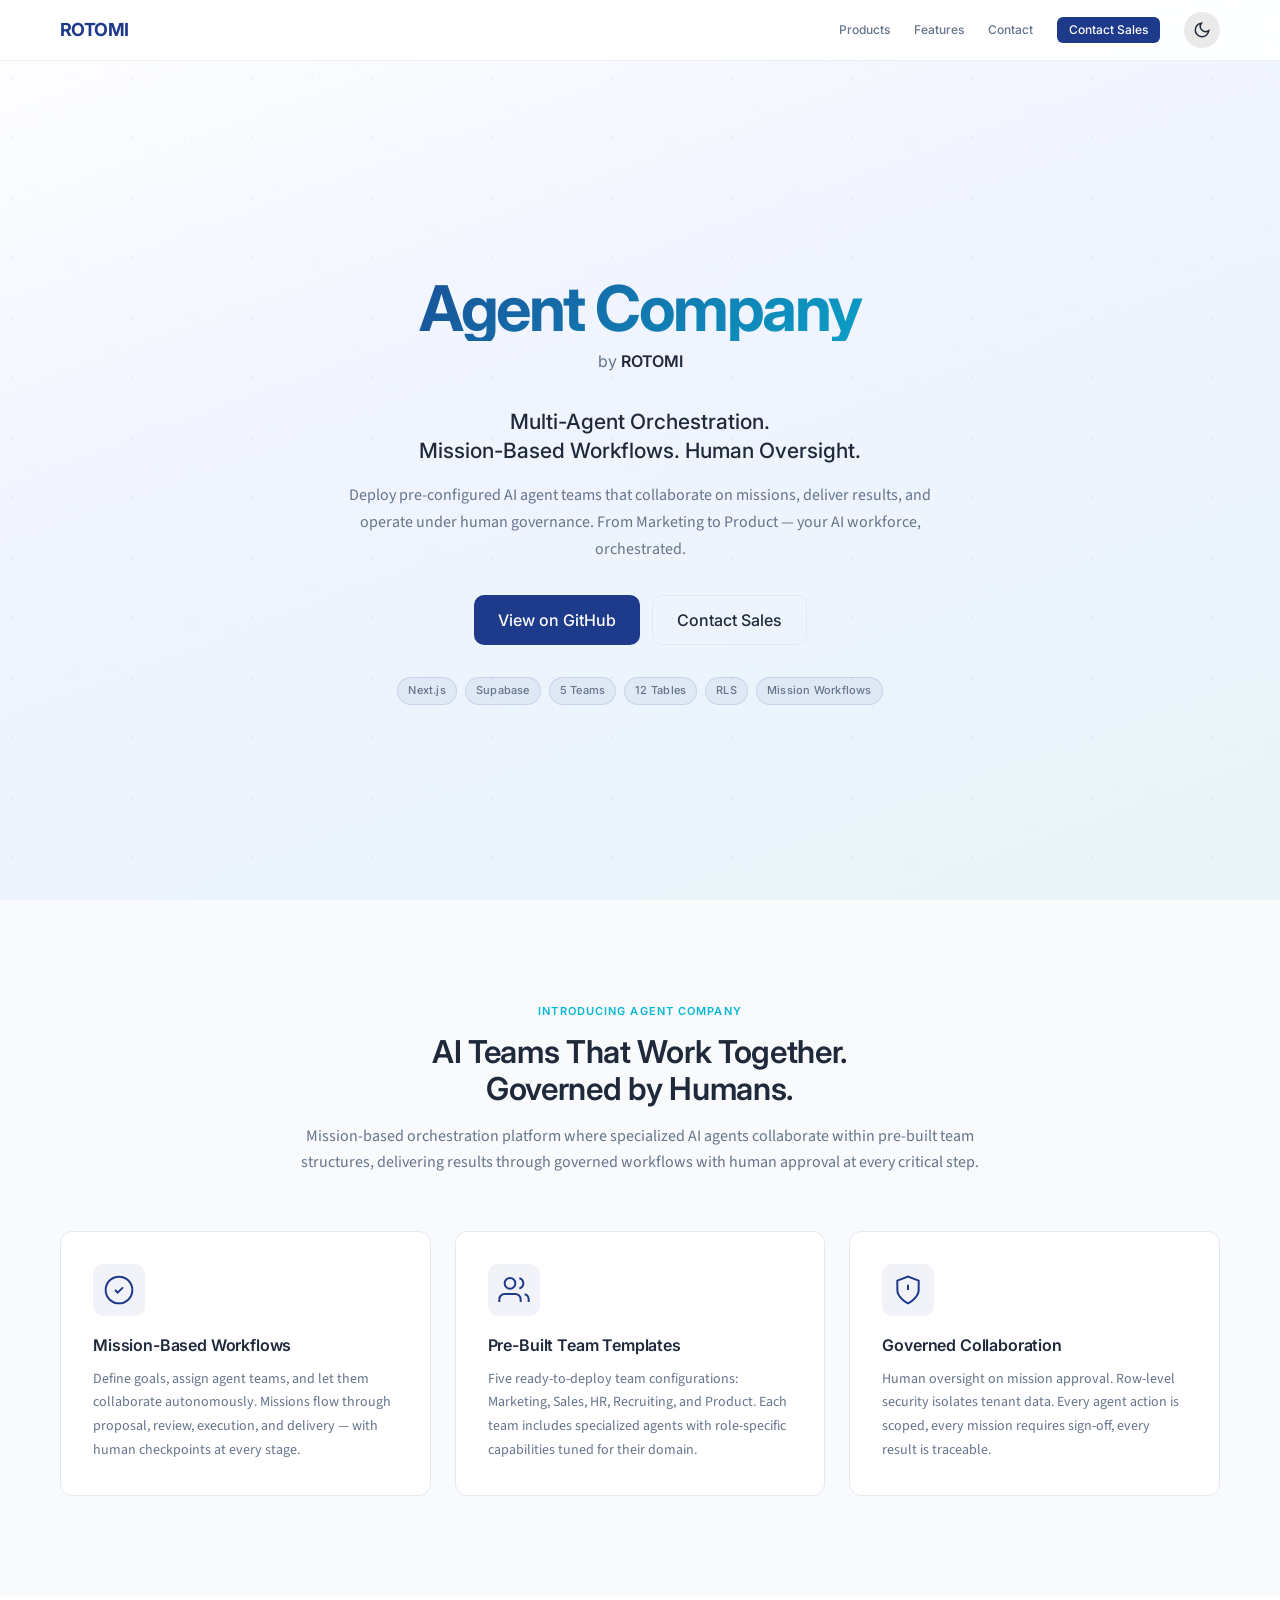
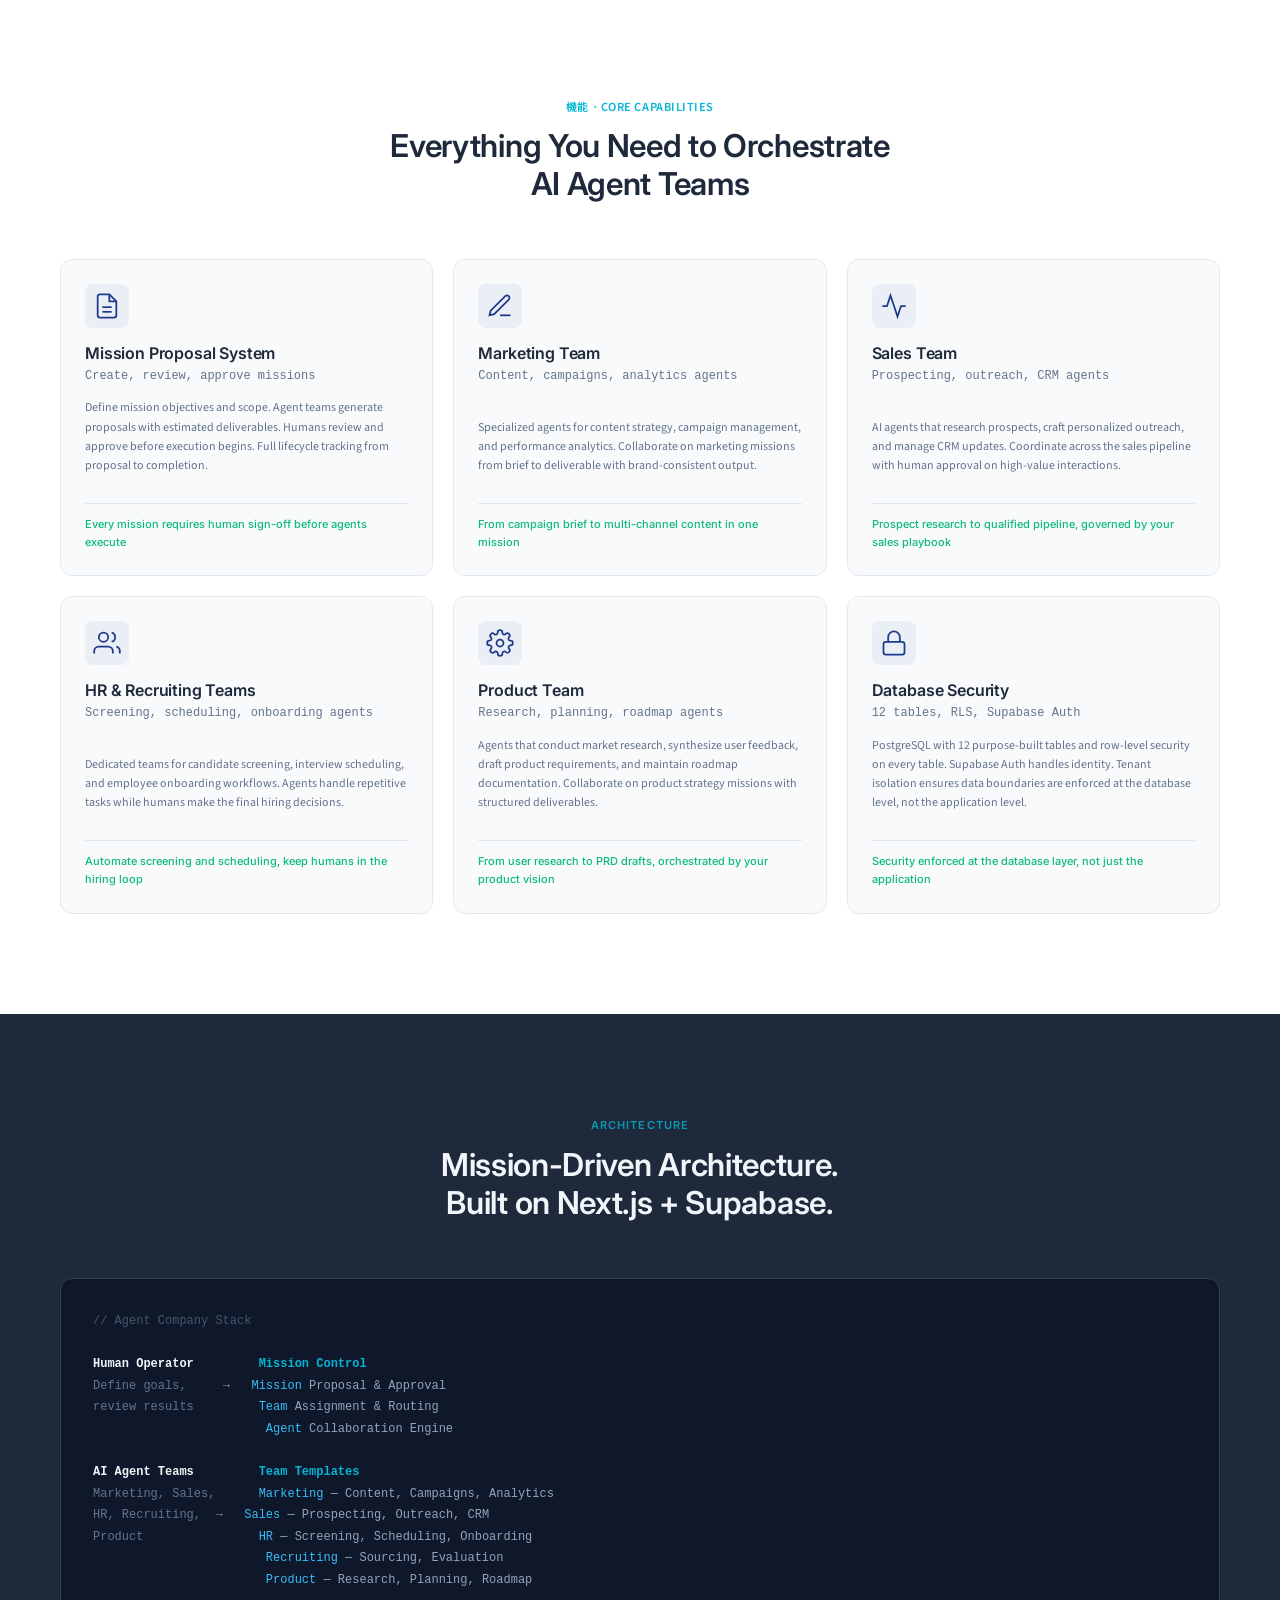
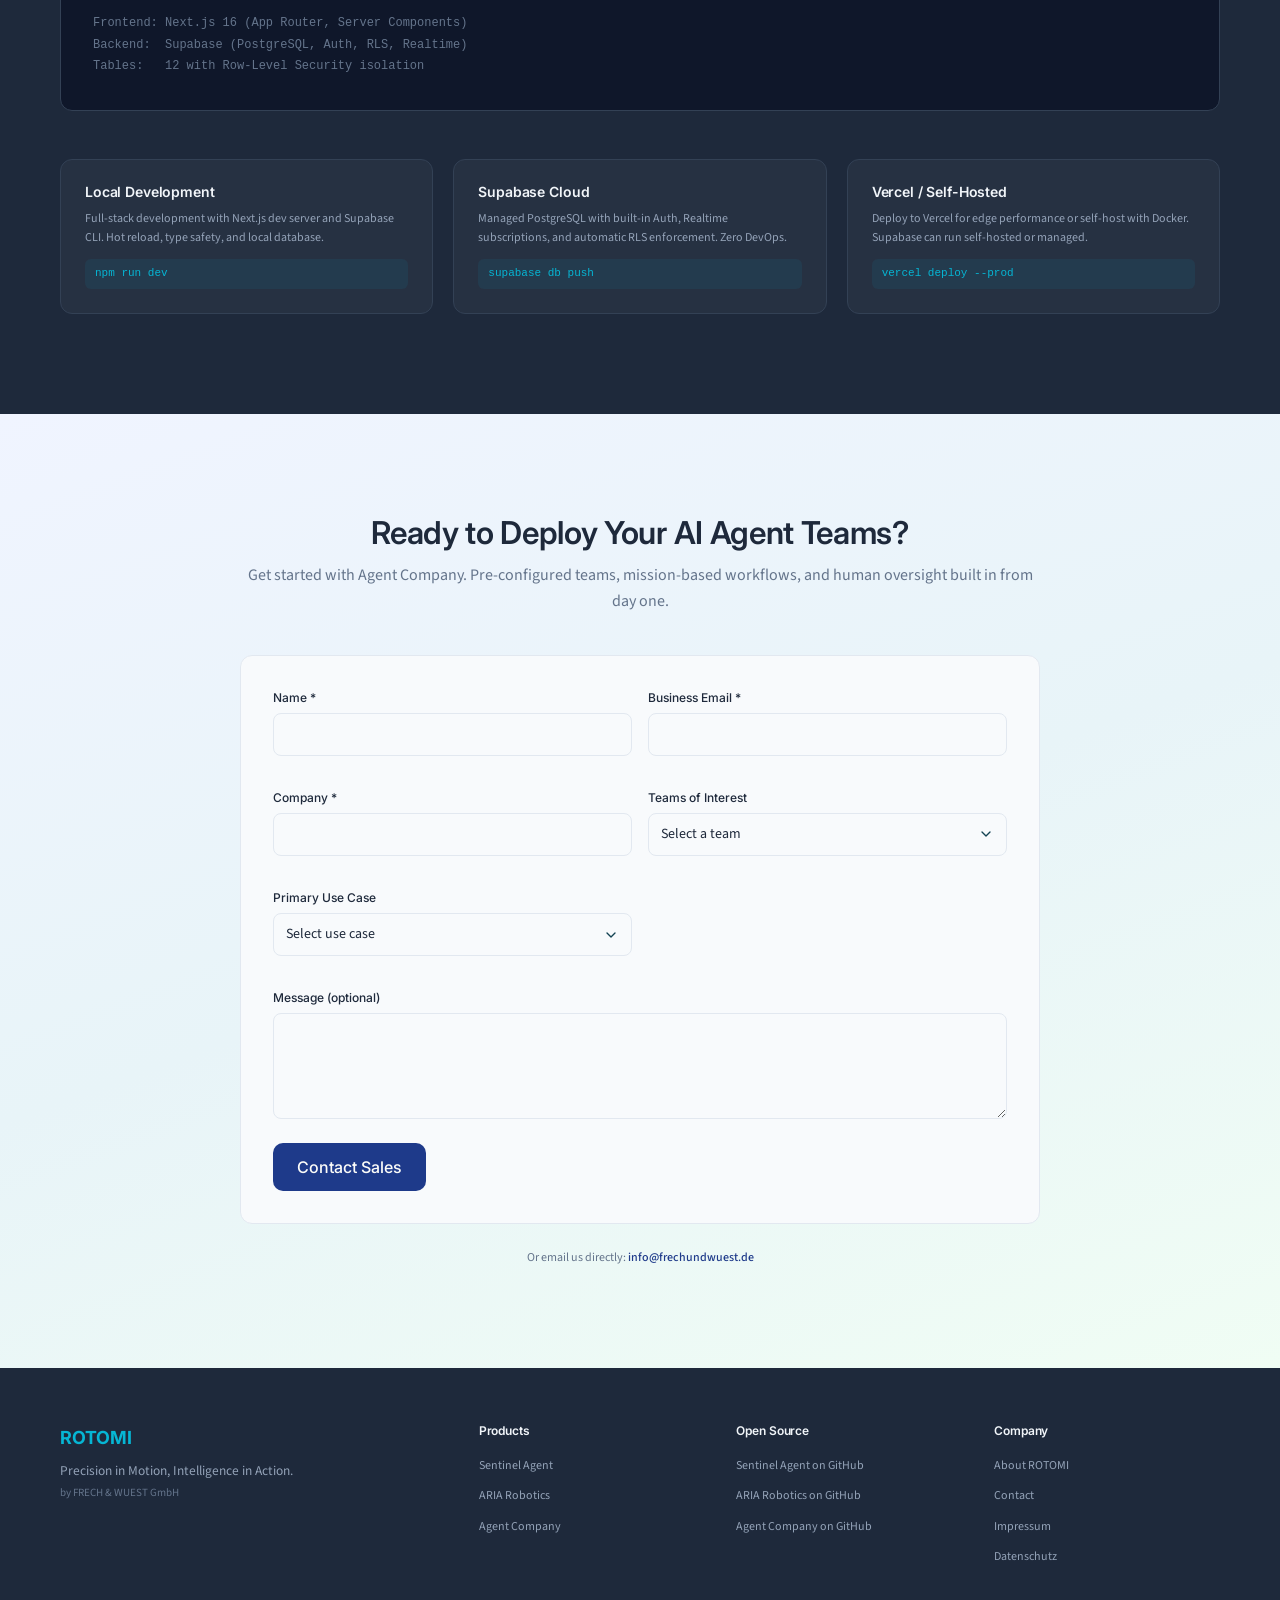
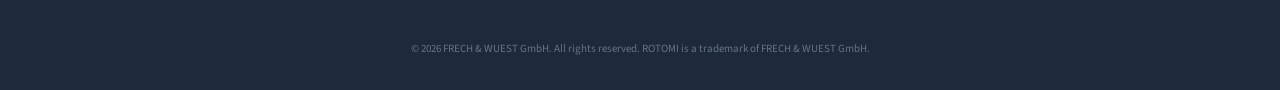
==== agent-company.html @ 601c51c9 "feat: restructure as multi-product ROTOMI brand site Replaces single-product Sentinel Agent landing " ====
<!DOCTYPE html>
<html lang="en">
<head>
    <meta charset="UTF-8">
    <meta name="viewport" content="width=device-width, initial-scale=1.0">
    <title>ROTOMI | Agent Company — Multi-Agent Orchestration Platform</title>
    <meta name="description" content="Multi-agent orchestration platform for mission-based workflow automation. Pre-configured AI team templates for Marketing, Sales, HR, Recruiting, and Product. Built by FRECH & WUEST GmbH.">
    <meta name="keywords" content="multi-agent orchestration, AI workflow automation, mission-based workflows, AI team templates, Supabase, Next.js, human oversight, agent collaboration">
    <meta property="og:title" content="ROTOMI Agent Company — Multi-Agent Orchestration Platform">
    <meta property="og:description" content="Deploy AI agent teams with mission-based workflows, pre-built team templates, and human oversight. Next.js + Supabase.">
    <meta property="og:type" content="website">
    <meta property="og:url" content="https://rotomi.de">
    <meta name="twitter:card" content="summary_large_image">
    <meta name="twitter:title" content="ROTOMI Agent Company">
    <meta name="twitter:description" content="Multi-Agent Orchestration. Mission-Based Workflows. Human Oversight.">
    <link rel="preconnect" href="https://fonts.googleapis.com">
    <link rel="preconnect" href="https://fonts.gstatic.com" crossorigin>
    <link href="https://fonts.googleapis.com/css2?family=Inter:wght@300;400;500;600;700&family=Noto+Sans+JP:wght@300;400;500;600&family=Source+Sans+Pro:wght@300;400;500;600&display=swap" rel="stylesheet">
    <link rel="stylesheet" href="style.css">
    <script type="application/ld+json">
    {
      "@context": "https://schema.org",
      "@type": "SoftwareApplication",
      "name": "Agent Company",
      "applicationCategory": "BusinessApplication",
      "operatingSystem": "Linux, Docker, Vercel",
      "creator": {
        "@type": "Organization",
        "name": "FRECH & WUEST GmbH",
        "url": "https://rotomi.de"
      },
      "description": "Multi-agent orchestration platform for mission-based workflow automation with pre-configured AI team templates and human oversight."
    }
    </script>
</head>
<body>
    <!-- Navigation -->
    <nav class="nav" role="navigation" aria-label="Main navigation">
        <div class="nav__container">
            <a href="index.html" class="nav__brand">
                <span class="nav__logo">ROTOMI</span>
            </a>
            <button class="nav__hamburger" id="navHamburger" aria-label="Toggle menu" aria-expanded="false">
                <span></span><span></span><span></span>
            </button>
            <div class="nav__menu" id="navMenu">
                <a href="index.html#products" class="nav__link">Products</a>
                <a href="#features" class="nav__link">Features</a>
                <a href="#contact" class="nav__link">Contact</a>
                <a href="#contact" class="btn btn--primary btn--sm nav__cta">Contact Sales</a>
                <button class="theme-toggle" id="themeToggle" aria-label="Toggle dark mode">
                    <svg class="theme-toggle__icon theme-toggle__icon--light" width="18" height="18" viewBox="0 0 24 24" fill="none" stroke="currentColor" stroke-width="2"><path d="M21 12.79A9 9 0 1 1 11.21 3 7 7 0 0 0 21 12.79z"/></svg>
                    <svg class="theme-toggle__icon theme-toggle__icon--dark" width="18" height="18" viewBox="0 0 24 24" fill="none" stroke="currentColor" stroke-width="2"><circle cx="12" cy="12" r="5"/><line x1="12" y1="1" x2="12" y2="3"/><line x1="12" y1="21" x2="12" y2="23"/><line x1="4.22" y1="4.22" x2="5.64" y2="5.64"/><line x1="18.36" y1="18.36" x2="19.78" y2="19.78"/><line x1="1" y1="12" x2="3" y2="12"/><line x1="21" y1="12" x2="23" y2="12"/><line x1="4.22" y1="19.78" x2="5.64" y2="18.36"/><line x1="18.36" y1="5.64" x2="19.78" y2="4.22"/></svg>
                </button>
            </div>
        </div>
    </nav>

    <!-- Hero Section -->
    <section id="hero" class="hero">
        <div class="hero__background"></div>
        <div class="container">
            <div class="hero__content">
                <div class="hero__logo">
                    <h1 class="hero__title">Agent Company</h1>
                    <div class="hero__brand">by <span class="hero__brand-name">ROTOMI</span></div>
                </div>
                <p class="hero__tagline">Multi-Agent Orchestration.<br>Mission-Based Workflows. Human Oversight.</p>
                <p class="hero__description">Deploy pre-configured AI agent teams that collaborate on missions, deliver results, and operate under human governance. From Marketing to Product &mdash; your AI workforce, orchestrated.</p>
                <div class="hero__actions">
                    <a href="https://github.com/rockywuest/agent_company" class="btn btn--primary btn--lg" target="_blank" rel="noopener">View on GitHub</a>
                    <a href="#contact" class="btn btn--outline btn--lg">Contact Sales</a>
                </div>
                <div class="hero__badges">
                    <span class="badge">Next.js</span>
                    <span class="badge">Supabase</span>
                    <span class="badge">5 Teams</span>
                    <span class="badge">12 Tables</span>
                    <span class="badge">RLS</span>
                    <span class="badge">Mission Workflows</span>
                </div>
            </div>
        </div>
    </section>

    <!-- Product Overview -->
    <section id="product" class="product">
        <div class="container">
            <div class="section__header">
                <span class="section__label">Introducing Agent Company</span>
                <h2 class="section__title">AI Teams That Work Together.<br>Governed by Humans.</h2>
                <p class="section__subtitle">Mission-based orchestration platform where specialized AI agents collaborate within pre-built team structures, delivering results through governed workflows with human approval at every critical step.</p>
            </div>
            <div class="product__grid">
                <div class="product__card">
                    <div class="product__card-icon"><svg width="32" height="32" viewBox="0 0 24 24" fill="none" stroke="currentColor" stroke-width="1.5"><circle cx="12" cy="12" r="10"/><path d="m9 12 2 2 4-4"/></svg></div>
                    <h3>Mission-Based Workflows</h3>
                    <p>Define goals, assign agent teams, and let them collaborate autonomously. Missions flow through proposal, review, execution, and delivery &mdash; with human checkpoints at every stage.</p>
                </div>
                <div class="product__card">
                    <div class="product__card-icon"><svg width="32" height="32" viewBox="0 0 24 24" fill="none" stroke="currentColor" stroke-width="1.5"><path d="M17 21v-2a4 4 0 0 0-4-4H5a4 4 0 0 0-4 4v2"/><circle cx="9" cy="7" r="4"/><path d="M23 21v-2a4 4 0 0 0-3-3.87"/><path d="M16 3.13a4 4 0 0 1 0 7.75"/></svg></div>
                    <h3>Pre-Built Team Templates</h3>
                    <p>Five ready-to-deploy team configurations: Marketing, Sales, HR, Recruiting, and Product. Each team includes specialized agents with role-specific capabilities tuned for their domain.</p>
                </div>
                <div class="product__card">
                    <div class="product__card-icon"><svg width="32" height="32" viewBox="0 0 24 24" fill="none" stroke="currentColor" stroke-width="1.5"><path d="M12 22s8-4 8-10V5l-8-3-8 3v7c0 6 8 10 8 10z"/><path d="M12 8v4"/><path d="M12 16h.01"/></svg></div>
                    <h3>Governed Collaboration</h3>
                    <p>Human oversight on mission approval. Row-level security isolates tenant data. Every agent action is scoped, every mission requires sign-off, every result is traceable.</p>
                </div>
            </div>
        </div>
    </section>

    <!-- Features Section -->
    <section id="features" class="features">
        <div class="container">
            <div class="section__header">
                <span class="section__label section__label--jp">&#27231;&#33021; &middot; Core Capabilities</span>
                <h2 class="section__title">Everything You Need to Orchestrate<br>AI Agent Teams</h2>
            </div>
            <div class="features__grid">
                <div class="feature-card"><div class="feature-card__icon"><svg width="28" height="28" viewBox="0 0 24 24" fill="none" stroke="currentColor" stroke-width="1.5"><path d="M14 2H6a2 2 0 0 0-2 2v16a2 2 0 0 0 2 2h12a2 2 0 0 0 2-2V8z"/><polyline points="14 2 14 8 20 8"/><line x1="16" y1="13" x2="8" y2="13"/><line x1="16" y1="17" x2="8" y2="17"/></svg></div><h3>Mission Proposal System</h3><p class="feature-card__subtitle">Create, review, approve missions</p><p>Define mission objectives and scope. Agent teams generate proposals with estimated deliverables. Humans review and approve before execution begins. Full lifecycle tracking from proposal to completion.</p><span class="feature-card__benefit">Every mission requires human sign-off before agents execute</span></div>
                <div class="feature-card"><div class="feature-card__icon"><svg width="28" height="28" viewBox="0 0 24 24" fill="none" stroke="currentColor" stroke-width="1.5"><path d="M12 20h9"/><path d="M16.5 3.5a2.121 2.121 0 0 1 3 3L7 19l-4 1 1-4L16.5 3.5z"/></svg></div><h3>Marketing Team</h3><p class="feature-card__subtitle">Content, campaigns, analytics agents</p><p>Specialized agents for content strategy, campaign management, and performance analytics. Collaborate on marketing missions from brief to deliverable with brand-consistent output.</p><span class="feature-card__benefit">From campaign brief to multi-channel content in one mission</span></div>
                <div class="feature-card"><div class="feature-card__icon"><svg width="28" height="28" viewBox="0 0 24 24" fill="none" stroke="currentColor" stroke-width="1.5"><path d="M22 12h-4l-3 9L9 3l-3 9H2"/></svg></div><h3>Sales Team</h3><p class="feature-card__subtitle">Prospecting, outreach, CRM agents</p><p>AI agents that research prospects, craft personalized outreach, and manage CRM updates. Coordinate across the sales pipeline with human approval on high-value interactions.</p><span class="feature-card__benefit">Prospect research to qualified pipeline, governed by your sales playbook</span></div>
                <div class="feature-card"><div class="feature-card__icon"><svg width="28" height="28" viewBox="0 0 24 24" fill="none" stroke="currentColor" stroke-width="1.5"><path d="M17 21v-2a4 4 0 0 0-4-4H5a4 4 0 0 0-4 4v2"/><circle cx="9" cy="7" r="4"/><path d="M23 21v-2a4 4 0 0 0-3-3.87"/><path d="M16 3.13a4 4 0 0 1 0 7.75"/></svg></div><h3>HR &amp; Recruiting Teams</h3><p class="feature-card__subtitle">Screening, scheduling, onboarding agents</p><p>Dedicated teams for candidate screening, interview scheduling, and employee onboarding workflows. Agents handle repetitive tasks while humans make the final hiring decisions.</p><span class="feature-card__benefit">Automate screening and scheduling, keep humans in the hiring loop</span></div>
                <div class="feature-card"><div class="feature-card__icon"><svg width="28" height="28" viewBox="0 0 24 24" fill="none" stroke="currentColor" stroke-width="1.5"><circle cx="12" cy="12" r="3"/><path d="M19.4 15a1.65 1.65 0 0 0 .33 1.82l.06.06a2 2 0 0 1-2.83 2.83l-.06-.06a1.65 1.65 0 0 0-1.82-.33 1.65 1.65 0 0 0-1 1.51V21a2 2 0 0 1-4 0v-.09A1.65 1.65 0 0 0 9 19.4a1.65 1.65 0 0 0-1.82.33l-.06.06a2 2 0 0 1-2.83-2.83l.06-.06A1.65 1.65 0 0 0 4.68 15a1.65 1.65 0 0 0-1.51-1H3a2 2 0 0 1 0-4h.09A1.65 1.65 0 0 0 4.6 9a1.65 1.65 0 0 0-.33-1.82l-.06-.06a2 2 0 0 1 2.83-2.83l.06.06A1.65 1.65 0 0 0 9 4.68a1.65 1.65 0 0 0 1-1.51V3a2 2 0 0 1 4 0v.09a1.65 1.65 0 0 0 1 1.51 1.65 1.65 0 0 0 1.82-.33l.06-.06a2 2 0 0 1 2.83 2.83l-.06.06a1.65 1.65 0 0 0-.33 1.82V9c.26.604.852.997 1.51 1H21a2 2 0 0 1 0 4h-.09c-.658.003-1.25.396-1.51 1z"/></svg></div><h3>Product Team</h3><p class="feature-card__subtitle">Research, planning, roadmap agents</p><p>Agents that conduct market research, synthesize user feedback, draft product requirements, and maintain roadmap documentation. Collaborate on product strategy missions with structured deliverables.</p><span class="feature-card__benefit">From user research to PRD drafts, orchestrated by your product vision</span></div>
                <div class="feature-card"><div class="feature-card__icon"><svg width="28" height="28" viewBox="0 0 24 24" fill="none" stroke="currentColor" stroke-width="1.5"><rect x="3" y="11" width="18" height="11" rx="2"/><path d="M7 11V7a5 5 0 0 1 10 0v4"/></svg></div><h3>Database Security</h3><p class="feature-card__subtitle">12 tables, RLS, Supabase Auth</p><p>PostgreSQL with 12 purpose-built tables and row-level security on every table. Supabase Auth handles identity. Tenant isolation ensures data boundaries are enforced at the database level, not the application level.</p><span class="feature-card__benefit">Security enforced at the database layer, not just the application</span></div>
            </div>
        </div>
    </section>

    <!-- Architecture Section -->
    <section id="architecture" class="architecture">
        <div class="container">
            <div class="section__header section__header--light">
                <span class="section__label section__label--light">Architecture</span>
                <h2 class="section__title section__title--light">Mission-Driven Architecture.<br>Built on Next.js + Supabase.</h2>
            </div>
            <div class="architecture__diagram">
<pre class="architecture__code"><span class="arch-comment">// Agent Company Stack</span>

<span class="arch-agent">Human Operator</span>         <span class="arch-highlight">Mission Control</span>
<span class="arch-muted">Define goals,</span>     &rarr;   <span class="arch-keyword">Mission</span> Proposal &amp; Approval
<span class="arch-muted">review results</span>         <span class="arch-keyword">Team</span> Assignment &amp; Routing
                        <span class="arch-keyword">Agent</span> Collaboration Engine

<span class="arch-agent">AI Agent Teams</span>         <span class="arch-highlight">Team Templates</span>
<span class="arch-muted">Marketing, Sales,</span>      <span class="arch-keyword">Marketing</span> &mdash; Content, Campaigns, Analytics
<span class="arch-muted">HR, Recruiting,</span>  &rarr;   <span class="arch-keyword">Sales</span> &mdash; Prospecting, Outreach, CRM
<span class="arch-muted">Product</span>                <span class="arch-keyword">HR</span> &mdash; Screening, Scheduling, Onboarding
                        <span class="arch-keyword">Recruiting</span> &mdash; Sourcing, Evaluation
                        <span class="arch-keyword">Product</span> &mdash; Research, Planning, Roadmap

<span class="arch-muted">Frontend: Next.js 16 (App Router, Server Components)</span>
<span class="arch-muted">Backend:  Supabase (PostgreSQL, Auth, RLS, Realtime)</span>
<span class="arch-muted">Tables:   12 with Row-Level Security isolation</span></pre>
            </div>
            <div class="architecture__deploy">
                <div class="deploy-card"><h4>Local Development</h4><p>Full-stack development with Next.js dev server and Supabase CLI. Hot reload, type safety, and local database.</p><code>npm run dev</code></div>
                <div class="deploy-card"><h4>Supabase Cloud</h4><p>Managed PostgreSQL with built-in Auth, Realtime subscriptions, and automatic RLS enforcement. Zero DevOps.</p><code>supabase db push</code></div>
                <div class="deploy-card"><h4>Vercel / Self-Hosted</h4><p>Deploy to Vercel for edge performance or self-host with Docker. Supabase can run self-hosted or managed.</p><code>vercel deploy --prod</code></div>
            </div>
        </div>
    </section>

    <!-- CTA Section -->
    <section id="contact" class="cta-section">
        <div class="container">
            <div class="cta__content">
                <h2 class="cta__title">Ready to Deploy Your AI Agent Teams?</h2>
                <p class="cta__subtitle">Get started with Agent Company. Pre-configured teams, mission-based workflows, and human oversight built in from day one.</p>
                <form class="cta__form" id="contactForm" action="send-mail.php" method="POST">
                    <input type="text" name="website" style="display:none" tabindex="-1" autocomplete="off">
                    <input type="hidden" name="product" value="agent-company">
                    <div class="cta__form-grid">
                        <div class="form-group"><label for="name" class="form-label">Name *</label><input type="text" id="name" name="name" class="form-control" required></div>
                        <div class="form-group"><label for="email" class="form-label">Business Email *</label><input type="email" id="email" name="email" class="form-control" required></div>
                        <div class="form-group"><label for="company" class="form-label">Company *</label><input type="text" id="company" name="company" class="form-control" required></div>
                        <div class="form-group"><label for="teams" class="form-label">Teams of Interest</label><select id="teams" name="teams" class="form-control"><option value="">Select a team</option><option value="marketing">Marketing Team</option><option value="sales">Sales Team</option><option value="hr">HR Team</option><option value="recruiting">Recruiting Team</option><option value="product">Product Team</option><option value="all">All Teams</option></select></div>
                        <div class="form-group"><label for="usecase" class="form-label">Primary Use Case</label><select id="usecase" name="usecase" class="form-control"><option value="">Select use case</option><option value="content-automation">Content Automation</option><option value="sales-pipeline">Sales Pipeline</option><option value="talent-acquisition">Talent Acquisition</option><option value="product-research">Product Research</option><option value="workflow-automation">General Workflow Automation</option><option value="other">Other</option></select></div>
                        <div class="form-group form-group--full"><label for="message" class="form-label">Message (optional)</label><textarea id="message" name="message" class="form-control" rows="4"></textarea></div>
                    </div>
                    <button type="submit" class="btn btn--primary btn--lg">Contact Sales</button>
                </form>
                <p class="cta__email">Or email us directly: <a href="mailto:info@frechundwuest.de">info@frechundwuest.de</a></p>
            </div>
        </div>
    </section>

    <!-- Footer -->
    <footer class="footer">
        <div class="container">
            <div class="footer__content">
                <div class="footer__brand">
                    <div class="footer__logo">ROTOMI</div>
                    <p class="footer__tagline">Precision in Motion, Intelligence in Action.</p>
                    <p class="footer__company">by FRECH & WUEST GmbH</p>
                </div>
                <div class="footer__links">
                    <div class="footer__section"><h4>Products</h4><ul><li><a href="sentinel-agent.html">Sentinel Agent</a></li><li><a href="aria-robotics.html">ARIA Robotics</a></li><li><a href="agent-company.html">Agent Company</a></li></ul></div>
                    <div class="footer__section"><h4>Open Source</h4><ul><li><a href="https://github.com/rockywuest/sentinel_agent" target="_blank" rel="noopener">Sentinel Agent on GitHub</a></li><li><a href="https://github.com/rockywuest/aria-robotics" target="_blank" rel="noopener">ARIA Robotics on GitHub</a></li><li><a href="https://github.com/rockywuest/agent_company" target="_blank" rel="noopener">Agent Company on GitHub</a></li></ul></div>
                    <div class="footer__section"><h4>Company</h4><ul><li><a href="index.html#about">About ROTOMI</a></li><li><a href="index.html#contact">Contact</a></li><li><a href="impressum.html">Impressum</a></li><li><a href="datenschutz.html">Datenschutz</a></li></ul></div>
                </div>
            </div>
            <div class="footer__bottom"><p>&copy; 2026 FRECH & WUEST GmbH. All rights reserved. ROTOMI is a trademark of FRECH & WUEST GmbH.</p></div>
        </div>
    </footer>

    <script src="app.js"></script>
</body>
</html>
---- style.css ----
:root {
  /* Colors */
  --color-background: rgba(252, 252, 249, 1);
  --color-surface: rgba(255, 255, 253, 1);
  --color-text: rgba(19, 52, 59, 1);
  --color-text-secondary: rgba(98, 108, 113, 1);
  --color-primary: rgba(33, 128, 141, 1);
  --color-primary-hover: rgba(29, 116, 128, 1);
  --color-primary-active: rgba(26, 104, 115, 1);
  --color-secondary: rgba(94, 82, 64, 0.12);
  --color-secondary-hover: rgba(94, 82, 64, 0.2);
  --color-secondary-active: rgba(94, 82, 64, 0.25);
  --color-border: rgba(94, 82, 64, 0.2);
  --color-btn-primary-text: rgba(252, 252, 249, 1);
  --color-card-border: rgba(94, 82, 64, 0.12);
  --color-card-border-inner: rgba(94, 82, 64, 0.12);
  --color-error: rgba(192, 21, 47, 1);
  --color-success: rgba(33, 128, 141, 1);
  --color-warning: rgba(168, 75, 47, 1);
  --color-info: rgba(98, 108, 113, 1);
  --color-focus-ring: rgba(33, 128, 141, 0.4);
  --color-select-caret: rgba(19, 52, 59, 0.8);

  /* Common style patterns */
  --focus-ring: 0 0 0 3px var(--color-focus-ring);
  --focus-outline: 2px solid var(--color-primary);
  --status-bg-opacity: 0.15;
  --status-border-opacity: 0.25;
  --select-caret-light: url("data:image/svg+xml,%3Csvg xmlns='http://www.w3.org/2000/svg' width='16' height='16' viewBox='0 0 24 24' fill='none' stroke='%23134252' stroke-width='2' stroke-linecap='round' stroke-linejoin='round'%3E%3Cpolyline points='6 9 12 15 18 9'%3E%3C/polyline%3E%3C/svg%3E");
  --select-caret-dark: url("data:image/svg+xml,%3Csvg xmlns='http://www.w3.org/2000/svg' width='16' height='16' viewBox='0 0 24 24' fill='none' stroke='%23f5f5f5' stroke-width='2' stroke-linecap='round' stroke-linejoin='round'%3E%3Cpolyline points='6 9 12 15 18 9'%3E%3C/polyline%3E%3C/svg%3E");

  /* RGB versions for opacity control */
  --color-success-rgb: 33, 128, 141;
  --color-error-rgb: 192, 21, 47;
  --color-warning-rgb: 168, 75, 47;
  --color-info-rgb: 98, 108, 113;

  /* Typography */
  --font-family-base: "FKGroteskNeue", "Geist", "Inter", -apple-system,
    BlinkMacSystemFont, "Segoe UI", Roboto, sans-serif;
  --font-family-mono: "Berkeley Mono", ui-monospace, SFMono-Regular, Menlo,
    Monaco, Consolas, monospace;
  --font-size-xs: 11px;
  --font-size-sm: 12px;
  --font-size-base: 14px;
  --font-size-md: 14px;
  --font-size-lg: 16px;
  --font-size-xl: 18px;
  --font-size-2xl: 20px;
  --font-size-3xl: 24px;
  --font-size-4xl: 30px;
  --font-weight-normal: 400;
  --font-weight-medium: 500;
  --font-weight-semibold: 550;
  --font-weight-bold: 600;
  --line-height-tight: 1.2;
  --line-height-normal: 1.5;
  --letter-spacing-tight: -0.01em;

  /* Spacing */
  --space-0: 0;
  --space-1: 1px;
  --space-2: 2px;
  --space-4: 4px;
  --space-6: 6px;
  --space-8: 8px;
  --space-10: 10px;
  --space-12: 12px;
  --space-16: 16px;
  --space-20: 20px;
  --space-24: 24px;
  --space-32: 32px;

  /* Border Radius */
  --radius-sm: 6px;
  --radius-base: 8px;
  --radius-md: 10px;
  --radius-lg: 12px;
  --radius-full: 9999px;

  /* Shadows */
  --shadow-xs: 0 1px 2px rgba(0, 0, 0, 0.02);
  --shadow-sm: 0 1px 3px rgba(0, 0, 0, 0.04), 0 1px 2px rgba(0, 0, 0, 0.02);
  --shadow-md: 0 4px 6px -1px rgba(0, 0, 0, 0.04),
    0 2px 4px -1px rgba(0, 0, 0, 0.02);
  --shadow-lg: 0 10px 15px -3px rgba(0, 0, 0, 0.04),
    0 4px 6px -2px rgba(0, 0, 0, 0.02);
  --shadow-inset-sm: inset 0 1px 0 rgba(255, 255, 255, 0.15),
    inset 0 -1px 0 rgba(0, 0, 0, 0.03);

  /* Animation */
  --duration-fast: 150ms;
  --duration-normal: 250ms;
  --ease-standard: cubic-bezier(0.16, 1, 0.3, 1);

  /* Layout */
  --container-sm: 640px;
  --container-md: 768px;
  --container-lg: 1024px;
  --container-xl: 1280px;
}

/* Dark mode colors (prefers-color-scheme) */
@media (prefers-color-scheme: dark) {
  :root:not([data-theme="light"]) {
    --color-background: rgba(31, 33, 33, 1);
    --color-surface: rgba(38, 40, 40, 1);
    --color-text: rgba(245, 245, 245, 1);
    --color-text-secondary: rgba(167, 169, 169, 0.7);
    --color-primary: rgba(50, 184, 198, 1);
    --color-primary-hover: rgba(45, 166, 178, 1);
    --color-primary-active: rgba(41, 150, 161, 1);
    --color-secondary: rgba(119, 124, 124, 0.15);
    --color-secondary-hover: rgba(119, 124, 124, 0.25);
    --color-secondary-active: rgba(119, 124, 124, 0.3);
    --color-border: rgba(119, 124, 124, 0.3);
    --color-error: rgba(255, 84, 89, 1);
    --color-success: rgba(50, 184, 198, 1);
    --color-warning: rgba(230, 129, 97, 1);
    --color-info: rgba(167, 169, 169, 1);
    --color-focus-ring: rgba(50, 184, 198, 0.4);
    --color-btn-primary-text: rgba(19, 52, 59, 1);
    --color-card-border: rgba(119, 124, 124, 0.2);
    --color-card-border-inner: rgba(119, 124, 124, 0.15);
    --color-select-caret: rgba(245, 245, 245, 0.8);
  }
}

/* Base styles */
html {
  font-size: var(--font-size-base);
  font-family: var(--font-family-base);
  line-height: var(--line-height-normal);
  color: var(--color-text);
  background-color: var(--color-background);
  -webkit-font-smoothing: antialiased;
  box-sizing: border-box;
}

body {
  margin: 0;
  padding: 0;
}

*,
*::before,
*::after {
  box-sizing: inherit;
}

/* Typography */
h1, h2, h3, h4, h5, h6 {
  margin: 0;
  font-weight: var(--font-weight-semibold);
  line-height: var(--line-height-tight);
  color: var(--color-text);
  letter-spacing: var(--letter-spacing-tight);
}

h1 { font-size: var(--font-size-4xl); }
h2 { font-size: var(--font-size-3xl); }
h3 { font-size: var(--font-size-2xl); }
h4 { font-size: var(--font-size-xl); }
h5 { font-size: var(--font-size-lg); }
h6 { font-size: var(--font-size-md); }

p {
  margin: 0 0 var(--space-16) 0;
}

a {
  color: var(--color-primary);
  text-decoration: none;
  transition: color var(--duration-fast) var(--ease-standard);
}

a:hover {
  color: var(--color-primary-hover);
}

code, pre {
  font-family: var(--font-family-mono);
  font-size: calc(var(--font-size-base) * 0.95);
  background-color: var(--color-secondary);
  border-radius: var(--radius-sm);
}

code {
  padding: var(--space-1) var(--space-4);
}

pre {
  padding: var(--space-16);
  margin: var(--space-16) 0;
  overflow: auto;
  border: 1px solid var(--color-border);
}

pre code {
  background: none;
  padding: 0;
}

/* Buttons */
.btn {
  display: inline-flex;
  align-items: center;
  justify-content: center;
  padding: var(--space-8) var(--space-16);
  border-radius: var(--radius-base);
  font-size: var(--font-size-base);
  font-weight: 500;
  line-height: 1.5;
  cursor: pointer;
  transition: all var(--duration-normal) var(--ease-standard);
  border: none;
  text-decoration: none;
  position: relative;
  font-family: var(--font-primary);
}

.btn:focus-visible {
  outline: none;
  box-shadow: var(--focus-ring);
}

.btn--primary {
  background: var(--color-primary);
  color: var(--color-btn-primary-text);
}

.btn--primary:hover {
  background: var(--color-primary-hover);
  transform: translateY(-1px);
  box-shadow: var(--shadow-md);
}

.btn--primary:active {
  background: var(--color-primary-active);
  transform: none;
}

.btn--secondary {
  background: var(--color-secondary);
  color: var(--color-text);
}

.btn--secondary:hover {
  background: var(--color-secondary-hover);
}

.btn--secondary:active {
  background: var(--color-secondary-active);
}

.btn--outline {
  background: transparent;
  border: 1px solid var(--color-border);
  color: var(--color-text);
}

.btn--outline:hover {
  background: var(--color-secondary);
  transform: translateY(-1px);
}

.btn--sm {
  padding: var(--space-4) var(--space-12);
  font-size: var(--font-size-sm);
  border-radius: var(--radius-sm);
}

.btn--lg {
  padding: var(--space-12) var(--space-24);
  font-size: var(--font-size-lg);
  border-radius: var(--radius-md);
}

.btn--full-width {
  width: 100%;
}

.btn:disabled {
  opacity: 0.5;
  cursor: not-allowed;
}

/* Form elements */
.form-control {
  display: block;
  width: 100%;
  padding: var(--space-10) var(--space-12);
  font-size: var(--font-size-md);
  line-height: 1.5;
  color: var(--color-text);
  background-color: var(--color-surface);
  border: 1px solid var(--color-border);
  border-radius: var(--radius-base);
  font-family: var(--font-body);
  transition: border-color var(--duration-fast) var(--ease-standard),
    box-shadow var(--duration-fast) var(--ease-standard);
}

textarea.form-control {
  font-family: var(--font-body);
  font-size: var(--font-size-base);
  resize: vertical;
}

select.form-control {
  padding: var(--space-10) var(--space-12);
  -webkit-appearance: none;
  -moz-appearance: none;
  appearance: none;
  background-image: var(--select-caret-light);
  background-repeat: no-repeat;
  background-position: right var(--space-12) center;
  background-size: 16px;
  padding-right: var(--space-32);
}

[data-theme="dark"] select.form-control {
  background-image: var(--select-caret-dark);
}

.form-control:focus {
  border-color: var(--color-primary);
  outline: var(--focus-outline);
}

.form-control.error {
  border-color: var(--error-red);
  box-shadow: 0 0 0 3px rgba(239, 68, 68, 0.15);
}

.form-label {
  display: block;
  margin-bottom: var(--space-6);
  font-weight: var(--font-weight-medium);
  font-size: var(--font-size-sm);
  font-family: var(--font-primary);
}

.form-group {
  margin-bottom: var(--space-16);
}

/* Status indicators */
.status {
  display: inline-flex;
  align-items: center;
  padding: var(--space-4) var(--space-10);
  border-radius: var(--radius-full);
  font-weight: var(--font-weight-medium);
  font-size: var(--font-size-xs);
  letter-spacing: 0.02em;
  text-transform: uppercase;
}

.status--success {
  background-color: rgba(16, 185, 129, 0.12);
  color: #059669;
  border: 1px solid rgba(16, 185, 129, 0.25);
}

[data-theme="dark"] .status--success {
  background-color: rgba(16, 185, 129, 0.15);
  color: #34D399;
}

.status--error {
  background-color: rgba(239, 68, 68, 0.12);
  color: #DC2626;
  border: 1px solid rgba(239, 68, 68, 0.25);
}

.status--info {
  background-color: rgba(100, 116, 139, 0.12);
  color: #475569;
  border: 1px solid rgba(100, 116, 139, 0.25);
}

[data-theme="dark"] .status--info {
  background-color: rgba(148, 163, 184, 0.15);
  color: #94A3B8;
}

/* Container layout */
.container {
  width: 100%;
  margin-right: auto;
  margin-left: auto;
  padding-right: var(--space-20);
  padding-left: var(--space-20);
  max-width: 1200px;
}

/* Utility classes */
.sr-only {
  position: absolute;
  width: 1px;
  height: 1px;
  padding: 0;
  margin: -1px;
  overflow: hidden;
  clip: rect(0, 0, 0, 0);
  white-space: nowrap;
  border-width: 0;
}

:focus-visible {
  outline: var(--focus-outline);
  outline-offset: 2px;
}

/* ============================================
   ROTOMI Brand Colors Override
   ============================================ */
:root {
  --rotomi-blue: #1E3A8A;
  --innovation-cyan: #06B6D4;
  --precision-white: #FFFFFF;
  --tech-gray: #64748B;
  --deep-charcoal: #1E293B;
  --success-green: #10B981;
  --warning-orange: #F59E0B;
  --error-red: #EF4444;
  --sakura-pink: #FFB7C5;
  --bamboo-green: #4ADE80;

  /* Override design system colors with ROTOMI brand */
  --color-primary: var(--rotomi-blue);
  --color-primary-hover: #1E40AF;
  --color-primary-active: #1D4ED8;
  --color-text: var(--deep-charcoal);
  --color-text-secondary: var(--tech-gray);
  --color-background: var(--precision-white);
  --color-surface: #F8FAFC;
  --color-border: #E2E8F0;
  --color-card-border: #E2E8F0;

  /* ROTOMI Fonts */
  --font-primary: 'Inter', -apple-system, BlinkMacSystemFont, sans-serif;
  --font-secondary: 'Noto Sans JP', sans-serif;
  --font-body: 'Source Sans Pro', -apple-system, BlinkMacSystemFont, sans-serif;

  /* Animations */
  --ease-out-quart: cubic-bezier(0.25, 1, 0.5, 1);
  --ease-in-out-quart: cubic-bezier(0.76, 0, 0.24, 1);
}

/* Dark mode */
[data-theme="dark"] {
  --color-background: #0F172A;
  --color-surface: #1E293B;
  --color-text: #F1F5F9;
  --color-text-secondary: #94A3B8;
  --color-primary: var(--innovation-cyan);
  --color-primary-hover: #0891B2;
  --color-primary-active: #0E7490;
  --color-border: #334155;
  --color-card-border: #334155;
  --color-btn-primary-text: #0F172A;
  --color-focus-ring: rgba(6, 182, 212, 0.4);
}

/* Base Typography */
body {
  font-family: var(--font-body);
  font-weight: 400;
  line-height: 1.6;
  scroll-behavior: smooth;
}

h1, h2, h3, h4, h5, h6 {
  font-family: var(--font-primary);
  font-weight: 600;
  line-height: 1.2;
}

/* ============================================
   NAVIGATION
   ============================================ */
.nav {
  position: fixed;
  top: 0;
  left: 0;
  right: 0;
  background: rgba(255, 255, 255, 0.92);
  backdrop-filter: blur(20px);
  -webkit-backdrop-filter: blur(20px);
  border-bottom: 1px solid rgba(30, 58, 138, 0.08);
  z-index: 1000;
  transition: box-shadow var(--duration-normal) var(--ease-standard);
}

[data-theme="dark"] .nav {
  background: rgba(15, 23, 42, 0.92);
  border-bottom-color: rgba(6, 182, 212, 0.15);
}

.nav__container {
  display: flex;
  align-items: center;
  justify-content: space-between;
  padding: var(--space-12) var(--space-20);
  max-width: 1200px;
  margin: 0 auto;
}

.nav__brand {
  text-decoration: none;
}

.nav__logo {
  font-family: var(--font-primary);
  font-size: var(--font-size-xl);
  font-weight: 700;
  color: var(--rotomi-blue);
  letter-spacing: -0.03em;
}

[data-theme="dark"] .nav__logo {
  color: var(--innovation-cyan);
}

.nav__hamburger {
  display: none;
  flex-direction: column;
  gap: 5px;
  background: none;
  border: none;
  cursor: pointer;
  padding: var(--space-8);
  z-index: 1001;
}

.nav__hamburger span {
  display: block;
  width: 22px;
  height: 2px;
  background: var(--color-text);
  border-radius: 2px;
  transition: all var(--duration-normal) var(--ease-standard);
}

.nav__hamburger.active span:nth-child(1) {
  transform: rotate(45deg) translate(5px, 5px);
}

.nav__hamburger.active span:nth-child(2) {
  opacity: 0;
}

.nav__hamburger.active span:nth-child(3) {
  transform: rotate(-45deg) translate(5px, -5px);
}

.nav__menu {
  display: flex;
  align-items: center;
  gap: var(--space-24);
}

.nav__link {
  font-family: var(--font-primary);
  font-weight: 500;
  font-size: var(--font-size-sm);
  color: var(--color-text-secondary);
  text-decoration: none;
  transition: color var(--duration-fast) var(--ease-standard);
  position: relative;
}

.nav__link:hover,
.nav__link.active {
  color: var(--color-text);
}

.nav__link::after {
  content: '';
  position: absolute;
  bottom: -4px;
  left: 0;
  width: 0;
  height: 2px;
  background: var(--color-primary);
  transition: width var(--duration-normal) var(--ease-standard);
}

.nav__link:hover::after,
.nav__link.active::after {
  width: 100%;
}

.nav__cta {
  white-space: nowrap;
}

/* Theme Toggle */
.theme-toggle {
  background: var(--color-secondary);
  border: none;
  border-radius: var(--radius-full);
  width: 36px;
  height: 36px;
  display: flex;
  align-items: center;
  justify-content: center;
  cursor: pointer;
  transition: all var(--duration-normal) var(--ease-standard);
  flex-shrink: 0;
  color: var(--color-text);
}

.theme-toggle:hover {
  background: var(--color-secondary-hover);
  transform: scale(1.05);
}

.theme-toggle__icon--dark {
  display: none;
}

[data-theme="dark"] .theme-toggle__icon--light {
  display: none;
}

[data-theme="dark"] .theme-toggle__icon--dark {
  display: block;
}

/* ============================================
   HERO SECTION
   ============================================ */
.hero {
  position: relative;
  min-height: 100vh;
  display: flex;
  align-items: center;
  background: linear-gradient(160deg, #FFFFFF 0%, #F0F4FF 40%, #E8F4F8 100%);
  overflow: hidden;
  padding-top: 80px;
}

[data-theme="dark"] .hero {
  background: linear-gradient(160deg, #0F172A 0%, #1E293B 40%, #0F172A 100%);
}

.hero__background {
  position: absolute;
  top: 0;
  left: 0;
  right: 0;
  bottom: 0;
  opacity: 0.06;
  background-image:
    radial-gradient(circle at 20% 30%, var(--rotomi-blue) 1.5px, transparent 1.5px),
    radial-gradient(circle at 80% 70%, var(--innovation-cyan) 1px, transparent 1px);
  background-size: 60px 60px, 40px 40px;
  animation: heroFloat 25s ease-in-out infinite;
}

@keyframes heroFloat {
  0%, 100% { transform: translateY(0) rotate(0deg); }
  50% { transform: translateY(-15px) rotate(0.5deg); }
}

.hero__content {
  text-align: center;
  max-width: 800px;
  margin: 0 auto;
  padding: 60px var(--space-20);
}

.hero__logo {
  margin-bottom: var(--space-32);
}

.hero__title {
  font-size: clamp(2.5rem, 6vw, 4.5rem);
  font-weight: 700;
  letter-spacing: -0.04em;
  background: linear-gradient(135deg, var(--rotomi-blue) 0%, var(--innovation-cyan) 100%);
  -webkit-background-clip: text;
  -webkit-text-fill-color: transparent;
  background-clip: text;
  margin-bottom: var(--space-8);
  line-height: 1.05;
}

.hero__brand {
  font-family: var(--font-primary);
  font-size: var(--font-size-lg);
  color: var(--color-text-secondary);
  font-weight: 400;
  margin-bottom: var(--space-32);
}

.hero__brand-name {
  font-weight: 600;
  color: var(--color-text);
}

[data-theme="dark"] .hero__brand-name {
  color: var(--innovation-cyan);
}

.hero__tagline {
  font-family: var(--font-primary);
  font-size: clamp(1.1rem, 2.5vw, 1.5rem);
  font-weight: 500;
  color: var(--color-text);
  margin-bottom: var(--space-16);
  line-height: 1.4;
}

.hero__description {
  font-size: var(--font-size-lg);
  color: var(--color-text-secondary);
  margin-bottom: var(--space-32);
  max-width: 600px;
  margin-left: auto;
  margin-right: auto;
  line-height: 1.7;
}

.hero__actions {
  display: flex;
  gap: var(--space-12);
  justify-content: center;
  flex-wrap: wrap;
  margin-bottom: var(--space-32);
}

.hero__badges {
  display: flex;
  flex-wrap: wrap;
  gap: var(--space-8);
  justify-content: center;
}

.badge {
  display: inline-flex;
  align-items: center;
  padding: var(--space-4) var(--space-10);
  background: rgba(30, 58, 138, 0.06);
  border: 1px solid rgba(30, 58, 138, 0.12);
  border-radius: var(--radius-full);
  font-family: var(--font-primary);
  font-size: var(--font-size-xs);
  font-weight: 500;
  color: var(--tech-gray);
  letter-spacing: 0.02em;
}

[data-theme="dark"] .badge {
  background: rgba(6, 182, 212, 0.08);
  border-color: rgba(6, 182, 212, 0.2);
  color: #94A3B8;
}

/* ============================================
   TRUST BAR
   ============================================ */
.trust-bar {
  background: var(--color-surface);
  border-bottom: 1px solid var(--color-border);
  padding: var(--space-16) 0;
}

[data-theme="dark"] .trust-bar {
  background: #1E293B;
}

.trust-bar__content {
  display: flex;
  align-items: center;
  gap: var(--space-24);
  overflow-x: auto;
  -webkit-overflow-scrolling: touch;
  scrollbar-width: none;
}

.trust-bar__content::-webkit-scrollbar {
  display: none;
}

.trust-bar__label {
  font-family: var(--font-primary);
  font-size: var(--font-size-xs);
  font-weight: 600;
  color: var(--color-text-secondary);
  text-transform: uppercase;
  letter-spacing: 0.08em;
  white-space: nowrap;
  flex-shrink: 0;
}

.trust-bar__items {
  display: flex;
  align-items: center;
  gap: var(--space-20);
}

.trust-bar__item {
  display: flex;
  align-items: center;
  gap: var(--space-6);
  font-family: var(--font-primary);
  font-size: var(--font-size-sm);
  font-weight: 500;
  color: var(--color-text);
  white-space: nowrap;
}

.trust-bar__item svg {
  color: var(--innovation-cyan);
  flex-shrink: 0;
}

/* ============================================
   SECTION HEADER STYLES
   ============================================ */
.section__header {
  text-align: center;
  margin-bottom: 56px;
  max-width: 700px;
  margin-left: auto;
  margin-right: auto;
}

.section__label {
  display: inline-block;
  font-family: var(--font-primary);
  font-size: var(--font-size-xs);
  font-weight: 600;
  text-transform: uppercase;
  letter-spacing: 0.1em;
  color: var(--innovation-cyan);
  margin-bottom: var(--space-12);
}

.section__label--jp {
  font-family: var(--font-secondary);
  letter-spacing: 0.05em;
}

.section__label--light {
  color: rgba(6, 182, 212, 0.8);
}

.section__title {
  font-size: clamp(1.5rem, 3.5vw, 2.25rem);
  color: var(--color-text);
  margin-bottom: var(--space-16);
  line-height: 1.2;
}

.section__title--light {
  color: #F1F5F9;
}

.section__header--light .section__subtitle {
  color: #94A3B8;
}

.section__subtitle {
  font-size: var(--font-size-lg);
  color: var(--color-text-secondary);
  line-height: 1.6;
}

/* ============================================
   PROBLEM STATEMENT
   ============================================ */
.problem {
  padding: 100px 0;
  background: var(--color-background);
}

.problem__grid {
  display: grid;
  grid-template-columns: 1fr 1fr;
  gap: 64px;
  align-items: start;
}

.problem__text .section__label {
  text-align: left;
  display: block;
}

.problem__text .section__title {
  text-align: left;
  margin-bottom: var(--space-32);
}

.problem__points {
  display: flex;
  flex-direction: column;
  gap: var(--space-16);
}

.problem__point {
  display: flex;
  align-items: flex-start;
  gap: var(--space-12);
}

.problem__x {
  display: flex;
  align-items: center;
  justify-content: center;
  width: 24px;
  height: 24px;
  background: rgba(239, 68, 68, 0.1);
  color: var(--error-red);
  border-radius: var(--radius-full);
  font-weight: 700;
  font-size: var(--font-size-sm);
  flex-shrink: 0;
  margin-top: 2px;
}

.problem__point p {
  margin: 0;
  color: var(--color-text-secondary);
  font-size: var(--font-size-base);
  line-height: 1.6;
}

.problem__point strong {
  color: var(--color-text);
}

.problem__stats {
  display: flex;
  flex-direction: column;
  gap: var(--space-24);
}

.problem__stat {
  background: var(--color-surface);
  border: 1px solid var(--color-border);
  border-radius: var(--radius-lg);
  padding: var(--space-24) var(--space-32);
  transition: transform var(--duration-normal) var(--ease-standard);
}

.problem__stat:hover {
  transform: translateY(-2px);
}

.problem__stat-number {
  font-family: var(--font-primary);
  font-size: var(--font-size-3xl);
  font-weight: 700;
  color: var(--color-primary);
  margin-bottom: var(--space-4);
}

.problem__stat-label {
  font-size: var(--font-size-sm);
  color: var(--color-text-secondary);
}

/* ============================================
   PRODUCT OVERVIEW
   ============================================ */
.product {
  padding: 100px 0;
  background: var(--color-surface);
}

.product__grid {
  display: grid;
  grid-template-columns: repeat(3, 1fr);
  gap: var(--space-24);
}

.product__card {
  background: var(--color-background);
  border: 1px solid var(--color-border);
  border-radius: var(--radius-lg);
  padding: var(--space-32);
  transition: all var(--duration-normal) var(--ease-standard);
  position: relative;
  overflow: hidden;
}

.product__card::before {
  content: '';
  position: absolute;
  top: 0;
  left: 0;
  right: 0;
  height: 3px;
  background: linear-gradient(90deg, var(--rotomi-blue), var(--innovation-cyan));
  transform: scaleX(0);
  transform-origin: left;
  transition: transform var(--duration-normal) var(--ease-standard);
}

.product__card:hover {
  transform: translateY(-4px);
  box-shadow: var(--shadow-lg);
}

.product__card:hover::before {
  transform: scaleX(1);
}

.product__card-icon {
  display: flex;
  align-items: center;
  justify-content: center;
  width: 52px;
  height: 52px;
  background: rgba(30, 58, 138, 0.06);
  border-radius: var(--radius-md);
  margin-bottom: var(--space-20);
  color: var(--rotomi-blue);
}

[data-theme="dark"] .product__card-icon {
  background: rgba(6, 182, 212, 0.1);
  color: var(--innovation-cyan);
}

.product__card h3 {
  font-size: var(--font-size-lg);
  margin-bottom: var(--space-12);
}

.product__card p {
  color: var(--color-text-secondary);
  font-size: var(--font-size-base);
  line-height: 1.7;
  margin: 0;
}

.product__card p strong {
  color: var(--color-text);
}

/* ============================================
   FEATURES GRID
   ============================================ */
.features {
  padding: 100px 0;
  background: var(--color-background);
}

.features__grid {
  display: grid;
  grid-template-columns: repeat(3, 1fr);
  gap: var(--space-20);
}

.feature-card {
  background: var(--color-surface);
  border: 1px solid var(--color-border);
  border-radius: var(--radius-lg);
  padding: var(--space-24);
  transition: all var(--duration-normal) var(--ease-standard);
  display: flex;
  flex-direction: column;
}

.feature-card:hover {
  transform: translateY(-3px);
  box-shadow: var(--shadow-lg);
  border-color: rgba(6, 182, 212, 0.3);
}

.feature-card__icon {
  display: flex;
  align-items: center;
  justify-content: center;
  width: 44px;
  height: 44px;
  background: rgba(30, 58, 138, 0.06);
  border-radius: var(--radius-base);
  margin-bottom: var(--space-16);
  color: var(--rotomi-blue);
}

[data-theme="dark"] .feature-card__icon {
  background: rgba(6, 182, 212, 0.1);
  color: var(--innovation-cyan);
}

.feature-card h3 {
  font-size: var(--font-size-lg);
  margin-bottom: var(--space-4);
}

.feature-card__subtitle {
  font-family: var(--font-family-mono);
  font-size: var(--font-size-xs);
  color: var(--innovation-cyan);
  margin-bottom: var(--space-12);
  font-weight: 500;
}

.feature-card p {
  color: var(--color-text-secondary);
  font-size: var(--font-size-sm);
  line-height: 1.6;
  flex: 1;
}

.feature-card code {
  font-size: var(--font-size-xs);
  padding: 1px 4px;
}

.feature-card__benefit {
  display: block;
  margin-top: var(--space-12);
  padding-top: var(--space-12);
  border-top: 1px solid var(--color-border);
  font-family: var(--font-primary);
  font-size: var(--font-size-xs);
  font-weight: 500;
  color: var(--success-green);
}

/* ============================================
   ARCHITECTURE SECTION
   ============================================ */
.architecture {
  padding: 100px 0;
  background: var(--deep-charcoal);
  color: #F1F5F9;
}

[data-theme="dark"] .architecture {
  background: #020617;
}

.architecture__diagram {
  margin-bottom: 48px;
}

.architecture__code {
  background: #0F172A;
  border: 1px solid #334155;
  border-radius: var(--radius-lg);
  padding: var(--space-32);
  font-family: var(--font-family-mono);
  font-size: var(--font-size-sm);
  line-height: 1.8;
  color: #94A3B8;
  overflow-x: auto;
  margin: 0;
}

.arch-comment { color: #475569; }
.arch-agent { color: #F1F5F9; font-weight: 600; }
.arch-highlight { color: #06B6D4; font-weight: 600; }
.arch-keyword { color: #38BDF8; font-weight: 500; }
.arch-muted { color: #64748B; }

.architecture__deploy {
  display: grid;
  grid-template-columns: repeat(3, 1fr);
  gap: var(--space-20);
}

.deploy-card {
  background: rgba(255, 255, 255, 0.04);
  border: 1px solid #334155;
  border-radius: var(--radius-lg);
  padding: var(--space-24);
  transition: all var(--duration-normal) var(--ease-standard);
}

.deploy-card:hover {
  background: rgba(255, 255, 255, 0.06);
  border-color: rgba(6, 182, 212, 0.3);
}

.deploy-card h4 {
  color: #F1F5F9;
  font-size: var(--font-size-base);
  margin-bottom: var(--space-8);
}

.deploy-card p {
  color: #94A3B8;
  font-size: var(--font-size-sm);
  margin-bottom: var(--space-12);
  line-height: 1.6;
}

.deploy-card code {
  display: block;
  background: rgba(6, 182, 212, 0.08);
  color: var(--innovation-cyan);
  padding: var(--space-6) var(--space-10);
  border-radius: var(--radius-sm);
  font-size: var(--font-size-xs);
}

/* ============================================
   COMPLIANCE SECTION
   ============================================ */
.compliance-section {
  padding: 100px 0;
  background: var(--color-surface);
}

.compliance__grid {
  display: grid;
  grid-template-columns: repeat(2, 1fr);
  gap: var(--space-20);
  margin-bottom: 48px;
}

.compliance-card {
  background: var(--color-background);
  border: 1px solid var(--color-border);
  border-radius: var(--radius-lg);
  padding: var(--space-24);
  transition: all var(--duration-normal) var(--ease-standard);
}

.compliance-card:hover {
  transform: translateY(-2px);
  box-shadow: var(--shadow-md);
}

.compliance-card__header {
  display: flex;
  align-items: center;
  justify-content: space-between;
  margin-bottom: var(--space-16);
}

.compliance-card__header h3 {
  font-size: var(--font-size-lg);
}

.compliance-card__list {
  list-style: none;
  padding: 0;
  margin: 0;
}

.compliance-card__list li {
  position: relative;
  padding-left: var(--space-20);
  margin-bottom: var(--space-8);
  font-size: var(--font-size-sm);
  color: var(--color-text-secondary);
  line-height: 1.5;
}

.compliance-card__list li::before {
  content: '';
  position: absolute;
  left: 0;
  top: 7px;
  width: 6px;
  height: 6px;
  background: var(--innovation-cyan);
  border-radius: var(--radius-full);
}

.compliance-card__list code {
  font-size: var(--font-size-xs);
  background: rgba(6, 182, 212, 0.08);
  color: var(--innovation-cyan);
  padding: 1px 5px;
}

/* Compliance API Preview */
.compliance__api {
  background: var(--color-background);
  border: 1px solid var(--color-border);
  border-radius: var(--radius-lg);
  padding: var(--space-24);
}

.compliance__api h3 {
  font-size: var(--font-size-base);
  margin-bottom: var(--space-16);
}

.code-block {
  background: #0F172A;
  border: 1px solid #334155;
  border-radius: var(--radius-base);
  padding: var(--space-20);
  font-family: var(--font-family-mono);
  font-size: var(--font-size-xs);
  line-height: 1.7;
  color: #CBD5E1;
  overflow-x: auto;
  margin: 0;
}

.code-comment { color: #475569; }
.code-keyword { color: #38BDF8; }
.code-string { color: #86EFAC; }
.code-key { color: #06B6D4; }

/* ============================================
   PRICING SECTION
   ============================================ */
.pricing {
  padding: 100px 0;
  background: var(--color-background);
}

.pricing__grid {
  display: grid;
  grid-template-columns: repeat(3, 1fr);
  gap: var(--space-20);
  align-items: start;
  margin-bottom: 48px;
}

.pricing-card {
  background: var(--color-surface);
  border: 1px solid var(--color-border);
  border-radius: var(--radius-lg);
  padding: var(--space-32);
  transition: all var(--duration-normal) var(--ease-standard);
  position: relative;
}

.pricing-card:hover {
  transform: translateY(-3px);
  box-shadow: var(--shadow-lg);
}

.pricing-card--popular {
  border-color: var(--innovation-cyan);
  box-shadow: 0 0 0 1px var(--innovation-cyan), 0 8px 24px -4px rgba(6, 182, 212, 0.15);
  padding-top: 48px;
}

.pricing-card--popular:hover {
  box-shadow: 0 0 0 1px var(--innovation-cyan), 0 12px 32px -4px rgba(6, 182, 212, 0.2);
}

.pricing-card__badge {
  position: absolute;
  top: 0;
  left: 50%;
  transform: translate(-50%, -50%);
  background: linear-gradient(135deg, var(--rotomi-blue), var(--innovation-cyan));
  color: white;
  padding: var(--space-4) var(--space-16);
  border-radius: var(--radius-full);
  font-family: var(--font-primary);
  font-size: var(--font-size-xs);
  font-weight: 600;
  letter-spacing: 0.02em;
  white-space: nowrap;
}

.pricing-card__header {
  margin-bottom: var(--space-24);
}

.pricing-card__header h3 {
  font-size: var(--font-size-lg);
  margin-bottom: var(--space-8);
}

.pricing-card__price {
  font-family: var(--font-primary);
  font-size: clamp(1.5rem, 3vw, 2rem);
  font-weight: 700;
  color: var(--color-text);
}

.pricing-card__price span {
  font-size: var(--font-size-sm);
  font-weight: 400;
  color: var(--color-text-secondary);
}

.pricing-card__features {
  list-style: none;
  padding: 0;
  margin: 0 0 var(--space-24) 0;
}

.pricing-card__features li {
  position: relative;
  padding-left: var(--space-20);
  margin-bottom: var(--space-10);
  font-size: var(--font-size-sm);
  color: var(--color-text-secondary);
  line-height: 1.5;
}

.pricing-card__features li::before {
  content: '\2713';
  position: absolute;
  left: 0;
  color: var(--success-green);
  font-weight: 600;
  font-size: var(--font-size-sm);
}

/* Pilot Callout */
.pilot-callout {
  background: linear-gradient(135deg, rgba(30, 58, 138, 0.04) 0%, rgba(6, 182, 212, 0.06) 100%);
  border: 1px solid rgba(6, 182, 212, 0.2);
  border-radius: var(--radius-lg);
  padding: var(--space-32);
  text-align: center;
}

[data-theme="dark"] .pilot-callout {
  background: linear-gradient(135deg, rgba(30, 58, 138, 0.12) 0%, rgba(6, 182, 212, 0.08) 100%);
}

.pilot-callout h3 {
  font-size: var(--font-size-xl);
  margin-bottom: var(--space-12);
}

.pilot-callout p {
  color: var(--color-text-secondary);
  max-width: 600px;
  margin: 0 auto var(--space-20);
  line-height: 1.6;
}

.pilot-callout strong {
  color: var(--color-text);
}

/* ============================================
   STATS SECTION
   ============================================ */
.stats {
  padding: 80px 0;
  background: var(--deep-charcoal);
  color: #F1F5F9;
}

[data-theme="dark"] .stats {
  background: #020617;
}

.stats__grid {
  display: grid;
  grid-template-columns: repeat(4, 1fr);
  gap: var(--space-24);
  text-align: center;
  margin-bottom: 40px;
}

.stats .stat-item {
  padding: var(--space-16);
}

.stats .stat-number {
  font-family: var(--font-primary);
  font-size: clamp(2rem, 4vw, 3rem);
  font-weight: 700;
  color: var(--innovation-cyan);
  margin-bottom: var(--space-4);
  line-height: 1;
}

.stats .stat-label {
  color: #94A3B8;
  font-size: var(--font-size-sm);
  font-weight: 400;
}

.stats__badges {
  display: flex;
  flex-wrap: wrap;
  gap: var(--space-10);
  justify-content: center;
}

.stats__badge {
  display: inline-flex;
  align-items: center;
  padding: var(--space-6) var(--space-12);
  background: rgba(255, 255, 255, 0.05);
  border: 1px solid rgba(255, 255, 255, 0.1);
  border-radius: var(--radius-full);
  font-family: var(--font-primary);
  font-size: var(--font-size-xs);
  font-weight: 500;
  color: #94A3B8;
}

/* ============================================
   INTEGRATIONS SECTION
   ============================================ */
.integrations {
  padding: 100px 0;
  background: var(--color-background);
}

.integrations__grid {
  display: grid;
  grid-template-columns: repeat(5, 1fr);
  gap: var(--space-16);
}

.integration-card {
  background: var(--color-surface);
  border: 1px solid var(--color-border);
  border-radius: var(--radius-lg);
  padding: var(--space-20);
  text-align: center;
  transition: all var(--duration-normal) var(--ease-standard);
}

.integration-card:hover {
  transform: translateY(-3px);
  box-shadow: var(--shadow-md);
  border-color: rgba(6, 182, 212, 0.3);
}

.integration-card__icon {
  display: flex;
  align-items: center;
  justify-content: center;
  width: 44px;
  height: 44px;
  background: rgba(30, 58, 138, 0.06);
  border-radius: var(--radius-base);
  margin: 0 auto var(--space-12);
  color: var(--rotomi-blue);
}

[data-theme="dark"] .integration-card__icon {
  background: rgba(6, 182, 212, 0.1);
  color: var(--innovation-cyan);
}

.integration-card h4 {
  font-size: var(--font-size-sm);
  margin-bottom: var(--space-6);
}

.integration-card p {
  font-size: var(--font-size-xs);
  color: var(--color-text-secondary);
  margin: 0;
  line-height: 1.5;
}

/* ============================================
   FAQ SECTION
   ============================================ */
.faq {
  padding: 100px 0;
  background: var(--color-surface);
}

.faq__list {
  max-width: 800px;
  margin: 0 auto;
}

.faq-item {
  border-bottom: 1px solid var(--color-border);
}

.faq-item:first-child {
  border-top: 1px solid var(--color-border);
}

.faq-item__question {
  display: flex;
  align-items: center;
  justify-content: space-between;
  width: 100%;
  padding: var(--space-20) 0;
  background: none;
  border: none;
  cursor: pointer;
  text-align: left;
  font-family: var(--font-primary);
  font-size: var(--font-size-base);
  font-weight: 500;
  color: var(--color-text);
  gap: var(--space-16);
  transition: color var(--duration-fast) var(--ease-standard);
}

.faq-item__question:hover {
  color: var(--color-primary);
}

.faq-item__question span {
  flex: 1;
}

.faq-item__chevron {
  flex-shrink: 0;
  color: var(--color-text-secondary);
  transition: transform var(--duration-normal) var(--ease-standard);
}

.faq-item__question[aria-expanded="true"] .faq-item__chevron {
  transform: rotate(180deg);
}

.faq-item__answer {
  max-height: 0;
  overflow: hidden;
  transition: max-height 0.35s var(--ease-standard),
              padding 0.35s var(--ease-standard);
}

.faq-item__answer.open {
  max-height: 500px;
}

.faq-item__answer p {
  padding-bottom: var(--space-20);
  color: var(--color-text-secondary);
  font-size: var(--font-size-sm);
  line-height: 1.7;
  margin: 0;
}

/* ============================================
   CTA SECTION
   ============================================ */
.cta-section {
  padding: 100px 0;
  background: linear-gradient(160deg, #F0F4FF 0%, #E8F4F8 50%, #F0FDF4 100%);
}

[data-theme="dark"] .cta-section {
  background: linear-gradient(160deg, #0F172A 0%, #1E293B 50%, #0F172A 100%);
}

.cta__content {
  max-width: 800px;
  margin: 0 auto;
  text-align: center;
}

.cta__title {
  font-size: clamp(1.5rem, 3.5vw, 2.25rem);
  margin-bottom: var(--space-12);
}

.cta__subtitle {
  font-size: var(--font-size-lg);
  color: var(--color-text-secondary);
  margin-bottom: 40px;
  line-height: 1.6;
}

.cta__form {
  background: var(--color-surface);
  border: 1px solid var(--color-border);
  border-radius: var(--radius-lg);
  padding: var(--space-32);
  text-align: left;
  margin-bottom: var(--space-24);
}

[data-theme="dark"] .cta__form {
  background: #1E293B;
}

.cta__form-grid {
  display: grid;
  grid-template-columns: 1fr 1fr;
  gap: var(--space-16);
}

.form-group--full {
  grid-column: 1 / -1;
}

.cta__form .btn {
  margin-top: var(--space-8);
}

.cta__email {
  font-size: var(--font-size-sm);
  color: var(--color-text-secondary);
  margin: 0;
}

.cta__email a {
  font-weight: 500;
}

/* ============================================
   FOOTER
   ============================================ */
.footer {
  background: var(--deep-charcoal);
  color: var(--precision-white);
  padding: 56px 0 32px;
}

[data-theme="dark"] .footer {
  background: #020617;
}

.footer__content {
  display: grid;
  grid-template-columns: 1fr 2fr;
  gap: 48px;
  margin-bottom: 40px;
}

.footer__logo {
  font-family: var(--font-primary);
  font-size: var(--font-size-xl);
  font-weight: 700;
  color: var(--innovation-cyan);
  margin-bottom: var(--space-8);
}

.footer__tagline {
  font-family: var(--font-secondary);
  color: #94A3B8;
  font-size: var(--font-size-sm);
  margin: 0 0 var(--space-4);
}

.footer__company {
  color: #64748B;
  font-size: var(--font-size-xs);
  margin: 0;
}

.footer__links {
  display: grid;
  grid-template-columns: repeat(3, 1fr);
  gap: var(--space-32);
}

.footer__section h4 {
  color: #F1F5F9;
  font-size: var(--font-size-sm);
  margin-bottom: var(--space-16);
}

.footer__section ul {
  list-style: none;
  padding: 0;
  margin: 0;
}

.footer__section ul li {
  margin-bottom: var(--space-8);
}

.footer__section ul li a {
  color: #94A3B8;
  text-decoration: none;
  font-size: var(--font-size-sm);
  transition: color var(--duration-fast) var(--ease-standard);
}

.footer__section ul li a:hover {
  color: var(--innovation-cyan);
}

.footer__bottom {
  text-align: center;
  padding-top: var(--space-24);
  border-top: 1px solid #1E293B;
}

.footer__bottom p {
  color: #64748B;
  font-size: var(--font-size-xs);
  margin: 0;
}

/* ============================================
   SECURITY STRIP (under Features)
   ============================================ */
.features__security {
  margin-top: 48px;
  padding-top: 40px;
  border-top: 1px solid var(--color-border);
}

.features__security h3 {
  font-size: var(--font-size-sm);
  text-transform: uppercase;
  letter-spacing: 0.08em;
  color: var(--color-text-secondary);
  margin-bottom: var(--space-16);
  text-align: center;
}

.security-strip {
  display: flex;
  flex-wrap: wrap;
  gap: var(--space-8);
  justify-content: center;
}

.security-strip__item {
  display: inline-flex;
  align-items: center;
  padding: var(--space-6) var(--space-12);
  background: rgba(16, 185, 129, 0.06);
  border: 1px solid rgba(16, 185, 129, 0.15);
  border-radius: var(--radius-full);
  font-family: var(--font-family-mono);
  font-size: var(--font-size-xs);
  color: #059669;
}

[data-theme="dark"] .security-strip__item {
  background: rgba(16, 185, 129, 0.1);
  color: #34D399;
}

/* ============================================
   ADD-ONS (under Pricing)
   ============================================ */
.pricing__addons {
  margin-bottom: 40px;
}

.pricing__addons h3 {
  font-size: var(--font-size-base);
  margin-bottom: var(--space-16);
  text-align: center;
}

.addons-grid {
  display: grid;
  grid-template-columns: repeat(2, 1fr);
  gap: var(--space-12);
}

.addon-item {
  display: flex;
  justify-content: space-between;
  align-items: center;
  background: var(--color-surface);
  border: 1px solid var(--color-border);
  border-radius: var(--radius-base);
  padding: var(--space-12) var(--space-16);
}

.addon-item__name {
  font-size: var(--font-size-sm);
  color: var(--color-text);
}

.addon-item__price {
  font-family: var(--font-primary);
  font-size: var(--font-size-sm);
  font-weight: 600;
  color: var(--color-primary);
  white-space: nowrap;
  margin-left: var(--space-12);
}

/* ============================================
   SLA TABLE (under Pricing)
   ============================================ */
.pricing__sla {
  margin-bottom: 40px;
}

.pricing__sla h3 {
  font-size: var(--font-size-base);
  margin-bottom: var(--space-16);
  text-align: center;
}

.sla-table-wrapper {
  overflow-x: auto;
  -webkit-overflow-scrolling: touch;
}

.sla-table {
  width: 100%;
  border-collapse: collapse;
  font-size: var(--font-size-sm);
}

.sla-table th,
.sla-table td {
  padding: var(--space-10) var(--space-16);
  text-align: left;
  border-bottom: 1px solid var(--color-border);
}

.sla-table th {
  font-family: var(--font-primary);
  font-weight: 600;
  font-size: var(--font-size-xs);
  text-transform: uppercase;
  letter-spacing: 0.05em;
  color: var(--color-text-secondary);
  background: var(--color-surface);
}

.sla-table td {
  color: var(--color-text-secondary);
}

.sla-table td strong {
  color: var(--color-text);
}

.pricing__note {
  text-align: center;
  font-size: var(--font-size-xs);
  color: var(--color-text-secondary);
  margin-top: var(--space-16);
}

/* ============================================
   COMPARISON TABLE
   ============================================ */
.comparison {
  padding: 100px 0;
  background: var(--color-background);
}

.comparison-table-wrapper {
  overflow-x: auto;
  -webkit-overflow-scrolling: touch;
  border: 1px solid var(--color-border);
  border-radius: var(--radius-lg);
}

.comparison-table {
  width: 100%;
  border-collapse: collapse;
  font-size: var(--font-size-sm);
  min-width: 700px;
}

.comparison-table th,
.comparison-table td {
  padding: var(--space-10) var(--space-16);
  text-align: center;
  border-bottom: 1px solid var(--color-border);
}

.comparison-table th:first-child,
.comparison-table td:first-child {
  text-align: left;
  font-weight: 500;
}

.comparison-table th {
  font-family: var(--font-primary);
  font-weight: 600;
  font-size: var(--font-size-xs);
  color: var(--color-text-secondary);
  background: var(--color-surface);
  white-space: nowrap;
}

.comparison-table__highlight {
  background: rgba(6, 182, 212, 0.06) !important;
  color: var(--color-text) !important;
  font-weight: 600;
}

[data-theme="dark"] .comparison-table__highlight {
  background: rgba(6, 182, 212, 0.1) !important;
}

.comparison-table tbody tr:last-child td {
  border-bottom: none;
}

.comparison-table td {
  color: var(--color-text-secondary);
}

/* ============================================
   ANIMATIONS
   ============================================ */
@keyframes fadeInUp {
  from {
    opacity: 0;
    transform: translateY(24px);
  }
  to {
    opacity: 1;
    transform: translateY(0);
  }
}

.animate-in {
  animation: fadeInUp 0.5s var(--ease-out-quart) forwards;
}

/* Theme transition smoothing */
.nav,
.hero,
.trust-bar,
.problem,
.product,
.features,
.compliance-section,
.pricing,
.integrations,
.faq,
.cta-section,
.footer {
  transition: background-color 0.3s ease, color 0.3s ease;
}

/* ============================================
   RESPONSIVE DESIGN
   ============================================ */

/* Tablet */
@media (max-width: 1024px) {
  .features__grid {
    grid-template-columns: repeat(2, 1fr);
  }

  .integrations__grid {
    grid-template-columns: repeat(3, 1fr);
  }

  .architecture__deploy {
    grid-template-columns: 1fr;
  }

  .pricing__grid {
    grid-template-columns: 1fr;
    max-width: 480px;
    margin-left: auto;
    margin-right: auto;
  }

  .pricing-card--popular {
    order: -1;
  }

  .compliance__grid {
    grid-template-columns: 1fr;
  }

  .stats__grid {
    grid-template-columns: repeat(2, 1fr);
  }

  .addons-grid {
    grid-template-columns: 1fr;
  }
}

/* Mobile */
@media (max-width: 768px) {
  .nav__hamburger {
    display: flex;
  }

  .nav__menu {
    position: fixed;
    top: 0;
    right: -100%;
    width: 280px;
    height: 100vh;
    background: var(--color-background);
    flex-direction: column;
    align-items: flex-start;
    padding: 80px var(--space-24) var(--space-24);
    gap: var(--space-8);
    transition: right 0.35s var(--ease-standard);
    box-shadow: -4px 0 24px rgba(0, 0, 0, 0.1);
    z-index: 1000;
  }

  [data-theme="dark"] .nav__menu {
    background: #0F172A;
    box-shadow: -4px 0 24px rgba(0, 0, 0, 0.3);
  }

  .nav__menu.open {
    right: 0;
  }

  .nav__link {
    font-size: var(--font-size-base);
    padding: var(--space-10) 0;
    width: 100%;
  }

  .nav__cta {
    margin-top: var(--space-8);
    width: 100%;
    justify-content: center;
  }

  .hero__content {
    padding: 40px var(--space-16);
  }

  .hero__actions {
    flex-direction: column;
    align-items: center;
  }

  .hero__actions .btn {
    width: 100%;
    max-width: 280px;
  }

  .problem__grid {
    grid-template-columns: 1fr;
    gap: 40px;
  }

  .product__grid {
    grid-template-columns: 1fr;
  }

  .features__grid {
    grid-template-columns: 1fr;
  }

  .architecture__deploy {
    grid-template-columns: 1fr;
  }

  .integrations__grid {
    grid-template-columns: repeat(2, 1fr);
  }

  .stats__grid {
    grid-template-columns: repeat(2, 1fr);
    gap: var(--space-16);
  }

  .cta__form-grid {
    grid-template-columns: 1fr;
  }

  .addons-grid {
    grid-template-columns: 1fr;
  }

  .comparison {
    padding: 64px 0;
  }

  .footer__content {
    grid-template-columns: 1fr;
    gap: var(--space-32);
  }

  .footer__links {
    grid-template-columns: 1fr;
    gap: var(--space-24);
  }

  .section__title {
    font-size: clamp(1.3rem, 5vw, 1.8rem);
  }

  .container {
    padding-left: var(--space-16);
    padding-right: var(--space-16);
  }

  .problem,
  .product,
  .features,
  .compliance-section,
  .pricing,
  .integrations,
  .faq,
  .cta-section {
    padding: 64px 0;
  }

  .stats {
    padding: 48px 0;
  }
}

/* Small mobile */
@media (max-width: 480px) {
  .trust-bar__label {
    display: none;
  }

  .trust-bar__items {
    gap: var(--space-12);
  }

  .integrations__grid {
    grid-template-columns: 1fr;
  }

  .stats__grid {
    grid-template-columns: 1fr;
  }

  .hero__badges {
    gap: var(--space-6);
  }

  .badge {
    font-size: 10px;
    padding: 3px 8px;
  }
}

/* Mobile nav overlay */
.nav-overlay {
  position: fixed;
  top: 0;
  left: 0;
  width: 100%;
  height: 100%;
  background: rgba(0, 0, 0, 0.4);
  opacity: 0;
  visibility: hidden;
  transition: all 0.35s var(--ease-standard);
  z-index: 999;
}

.nav-overlay.visible {
  opacity: 1;
  visibility: visible;
}

/* Print styles */
@media print {
  .nav,
  .theme-toggle,
  .nav__hamburger,
  .hero__actions,
  .hero__background {
    display: none !important;
  }

  .hero {
    min-height: auto;
    padding: 40px 0;
  }

  body {
    color: #000;
    background: #fff;
  }
}
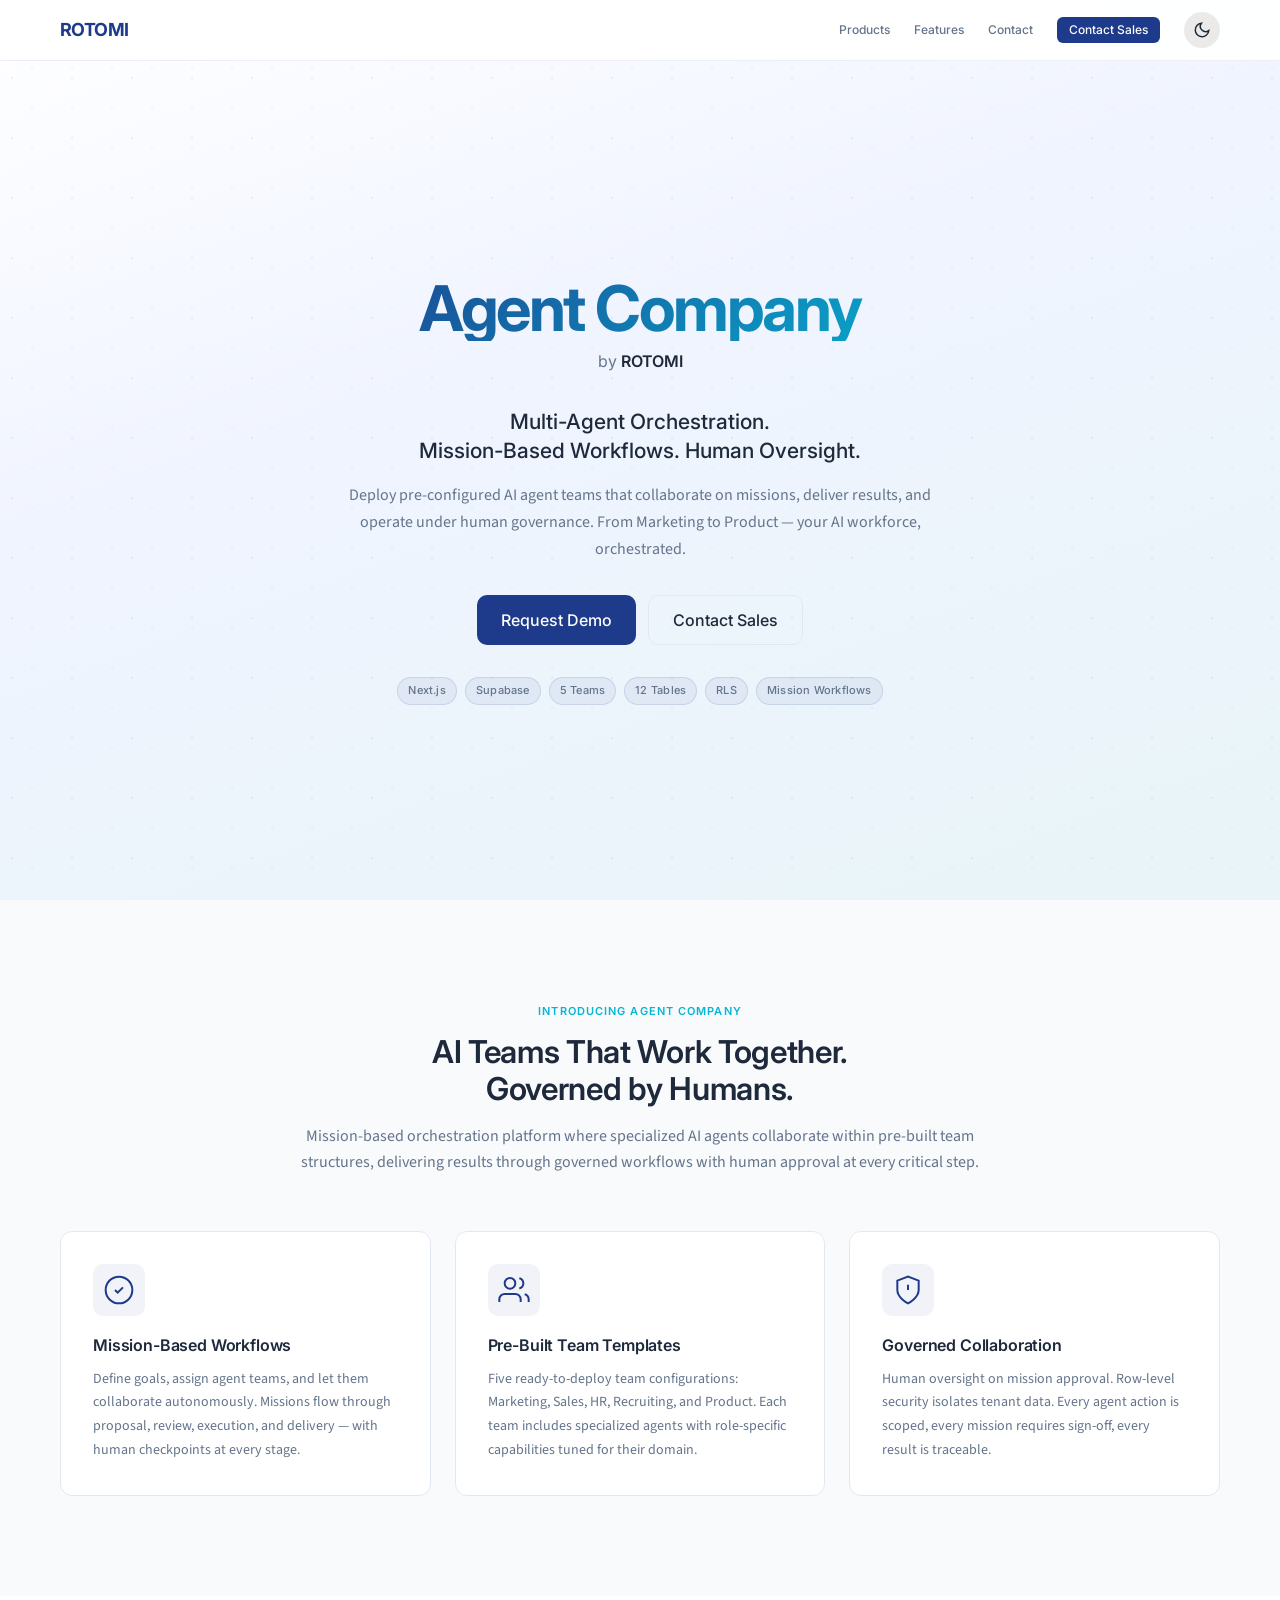
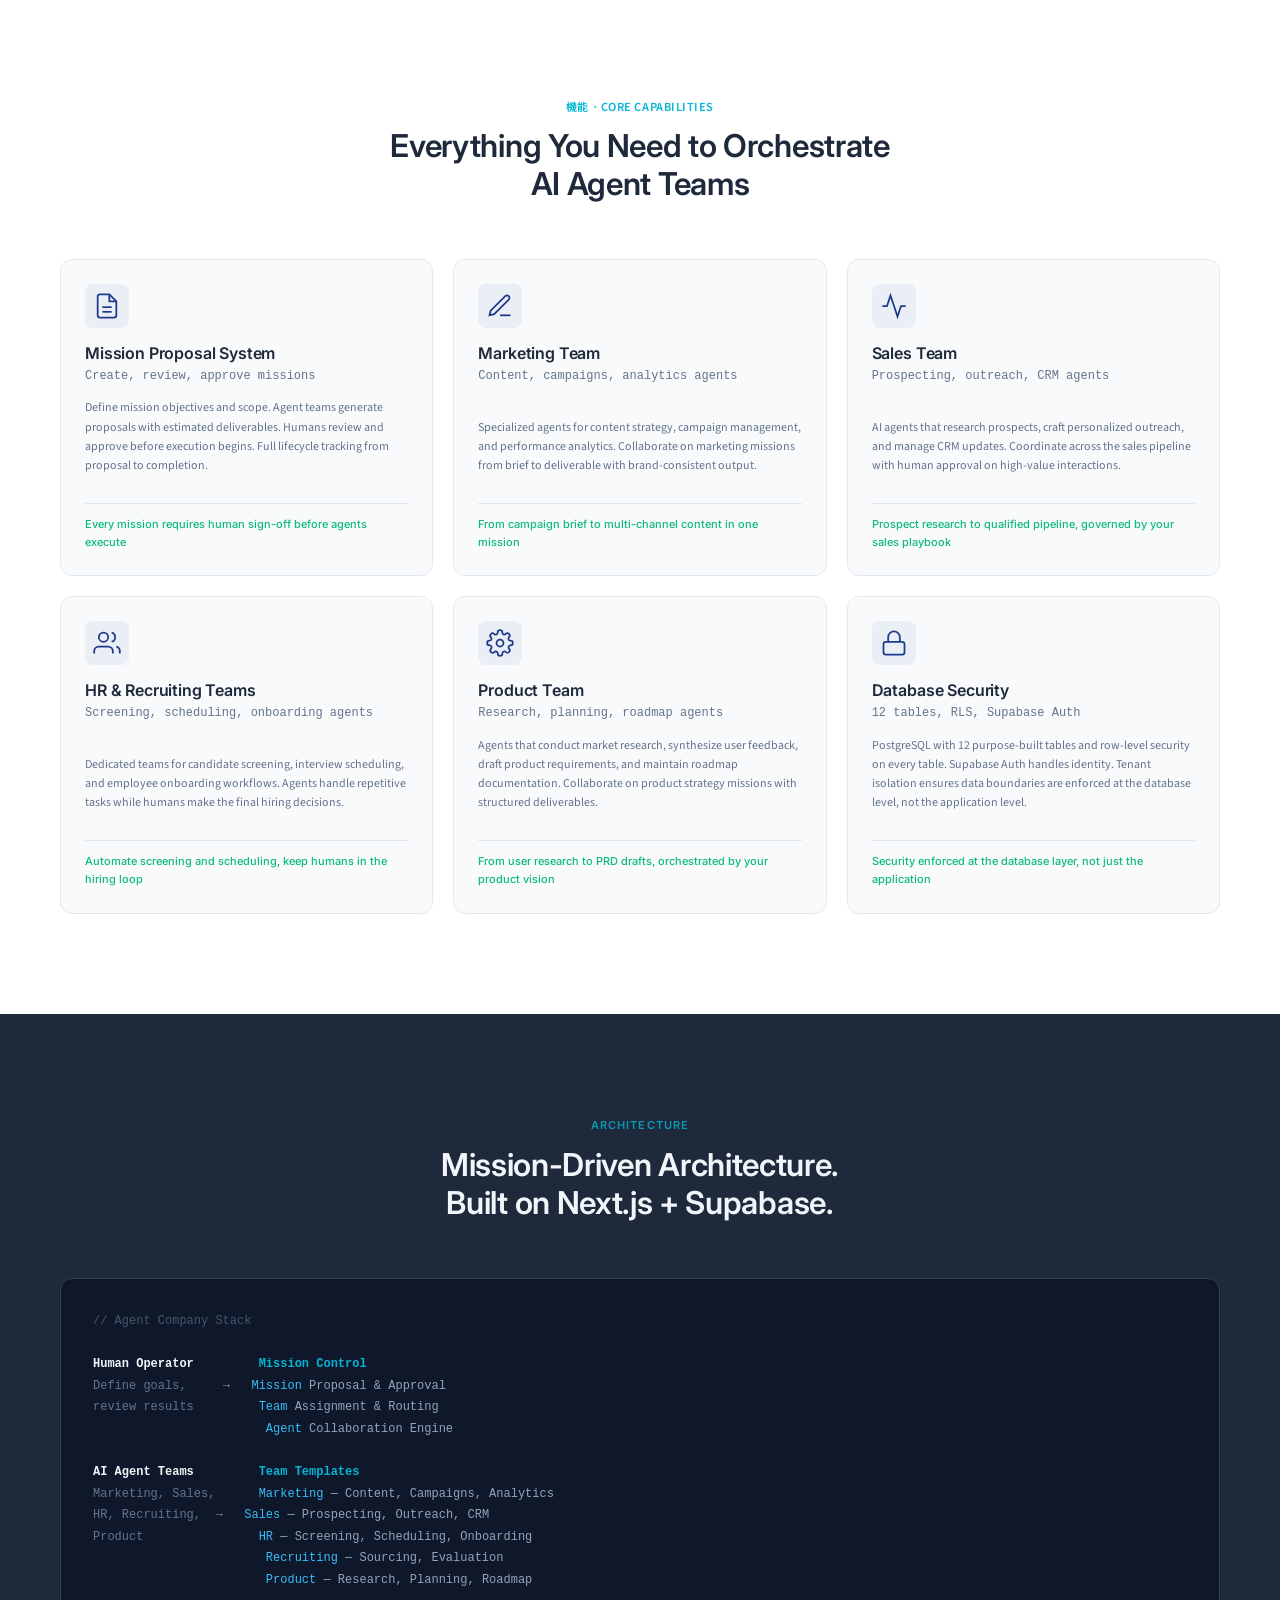
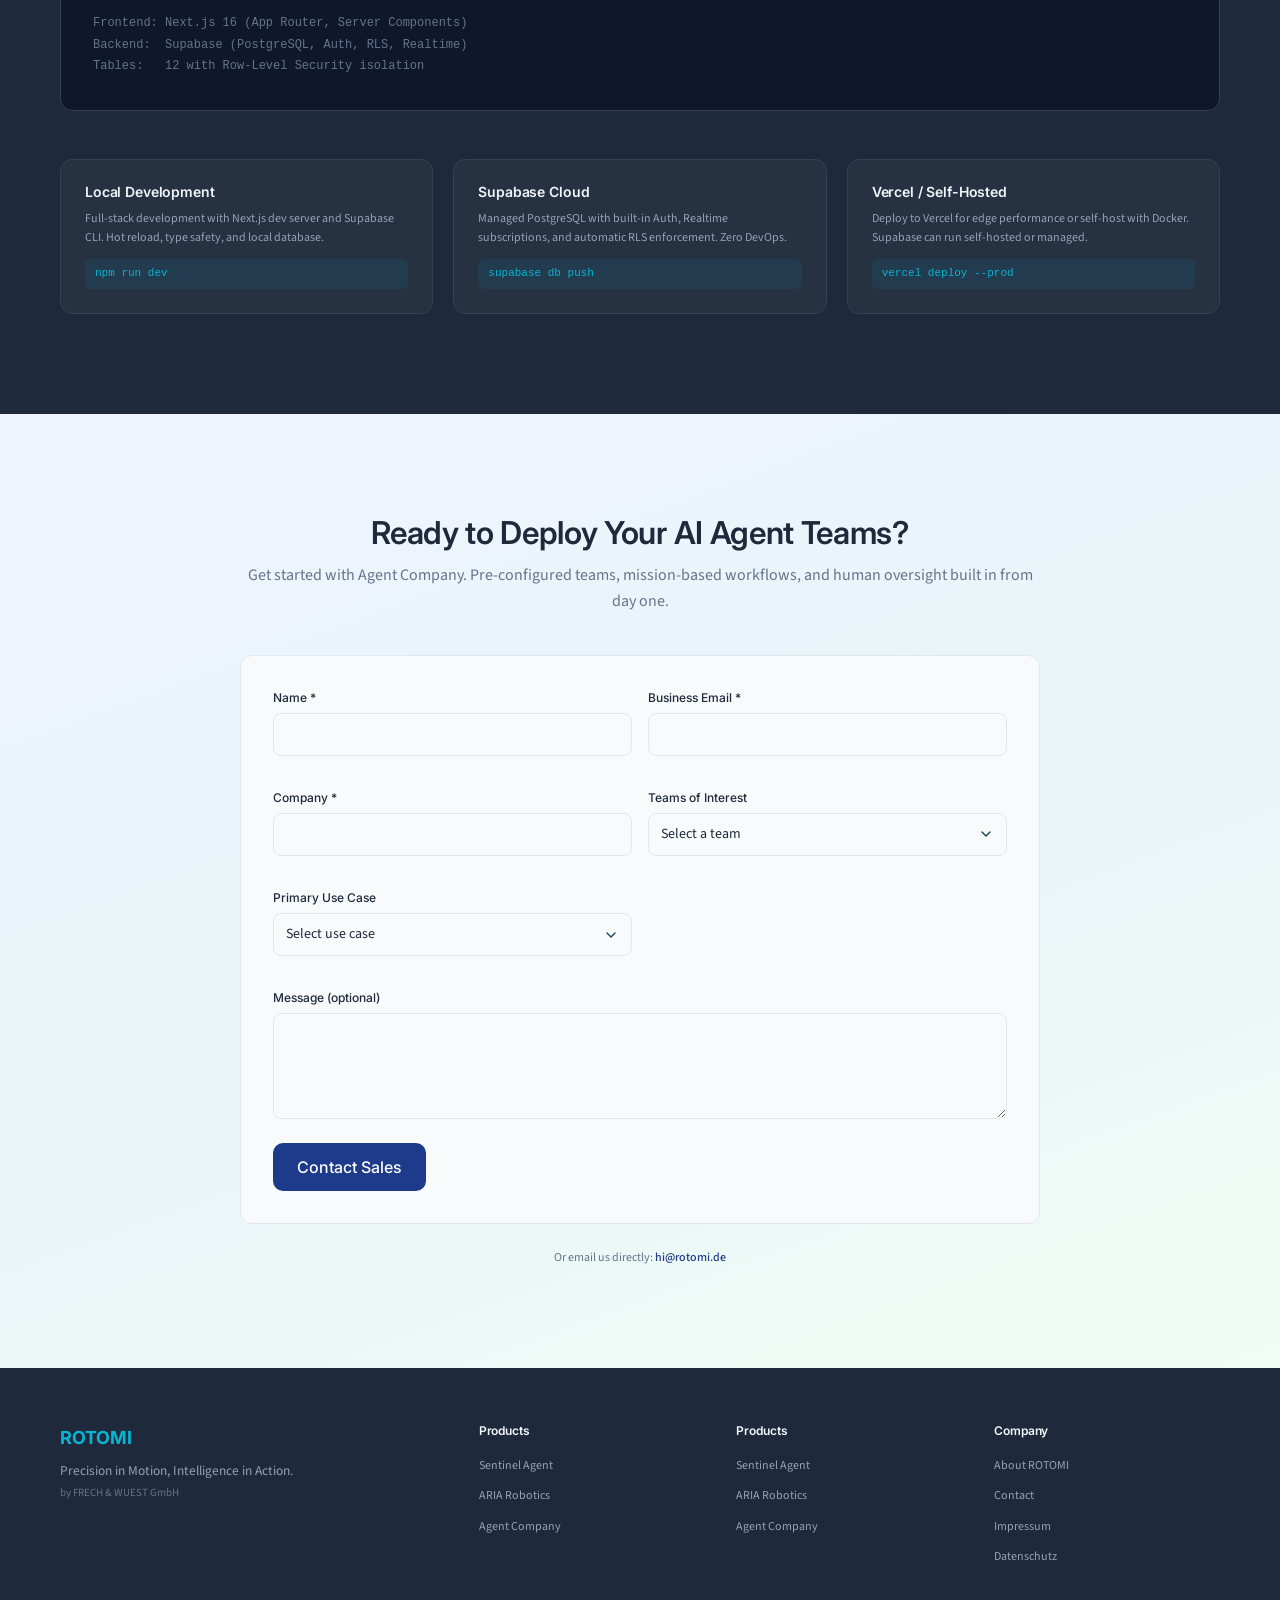
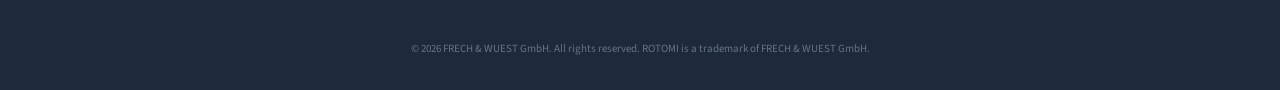
==== commit 10e236cb: "feat: commercialize agent-company.html, update emails and remove GitHub refs" ====
--- a/agent-company.html
+++ b/agent-company.html
@@ -68,7 +68,7 @@
                 <p class="hero__tagline">Multi-Agent Orchestration.<br>Mission-Based Workflows. Human Oversight.</p>
                 <p class="hero__description">Deploy pre-configured AI agent teams that collaborate on missions, deliver results, and operate under human governance. From Marketing to Product &mdash; your AI workforce, orchestrated.</p>
                 <div class="hero__actions">
-                    <a href="https://github.com/rockywuest/agent_company" class="btn btn--primary btn--lg" target="_blank" rel="noopener">View on GitHub</a>
+                    <a href="agent-company.html" class="btn btn--primary btn--lg" target="_blank" rel="noopener">Request Demo</a>
                     <a href="#contact" class="btn btn--outline btn--lg">Contact Sales</a>
                 </div>
                 <div class="hero__badges">
@@ -182,7 +182,7 @@
                     </div>
                     <button type="submit" class="btn btn--primary btn--lg">Contact Sales</button>
                 </form>
-                <p class="cta__email">Or email us directly: <a href="mailto:info@frechundwuest.de">info@frechundwuest.de</a></p>
+                <p class="cta__email">Or email us directly: <a href="mailto:hi@rotomi.de">hi@rotomi.de</a></p>
             </div>
         </div>
     </section>
@@ -198,7 +198,7 @@
                 </div>
                 <div class="footer__links">
                     <div class="footer__section"><h4>Products</h4><ul><li><a href="sentinel-agent.html">Sentinel Agent</a></li><li><a href="aria-robotics.html">ARIA Robotics</a></li><li><a href="agent-company.html">Agent Company</a></li></ul></div>
-                    <div class="footer__section"><h4>Open Source</h4><ul><li><a href="https://github.com/rockywuest/sentinel_agent" target="_blank" rel="noopener">Sentinel Agent on GitHub</a></li><li><a href="https://github.com/rockywuest/aria-robotics" target="_blank" rel="noopener">ARIA Robotics on GitHub</a></li><li><a href="https://github.com/rockywuest/agent_company" target="_blank" rel="noopener">Agent Company on GitHub</a></li></ul></div>
+                    <div class="footer__section"><h4>Products</h4><ul><li><a href="sentinel-agent.html" target="_blank" rel="noopener">Sentinel Agent</a></li><li><a href="aria-robotics.html" target="_blank" rel="noopener">ARIA Robotics</a></li><li><a href="agent-company.html" target="_blank" rel="noopener">Agent Company</a></li></ul></div>
                     <div class="footer__section"><h4>Company</h4><ul><li><a href="index.html#about">About ROTOMI</a></li><li><a href="index.html#contact">Contact</a></li><li><a href="impressum.html">Impressum</a></li><li><a href="datenschutz.html">Datenschutz</a></li></ul></div>
                 </div>
             </div>
@@ -208,4 +208,4 @@
 
     <script src="app.js"></script>
 </body>
-</html>+</html>
